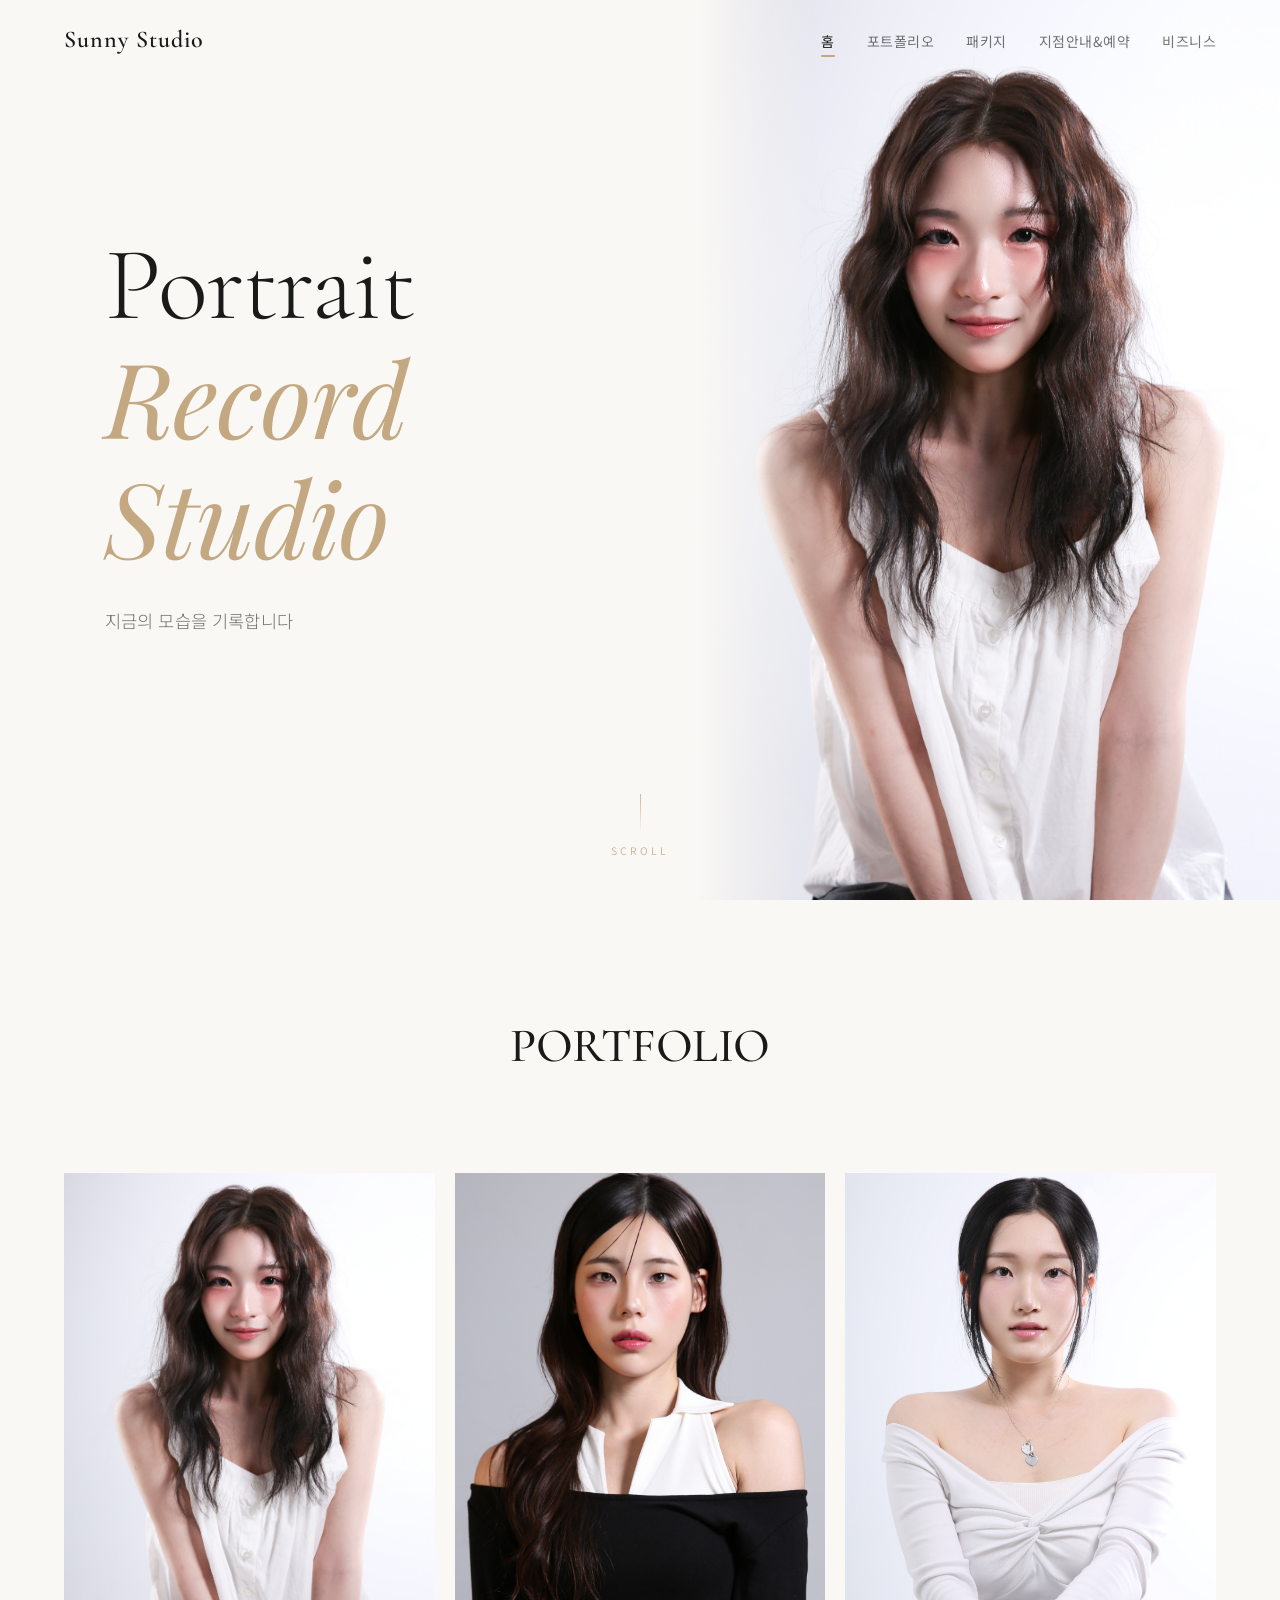
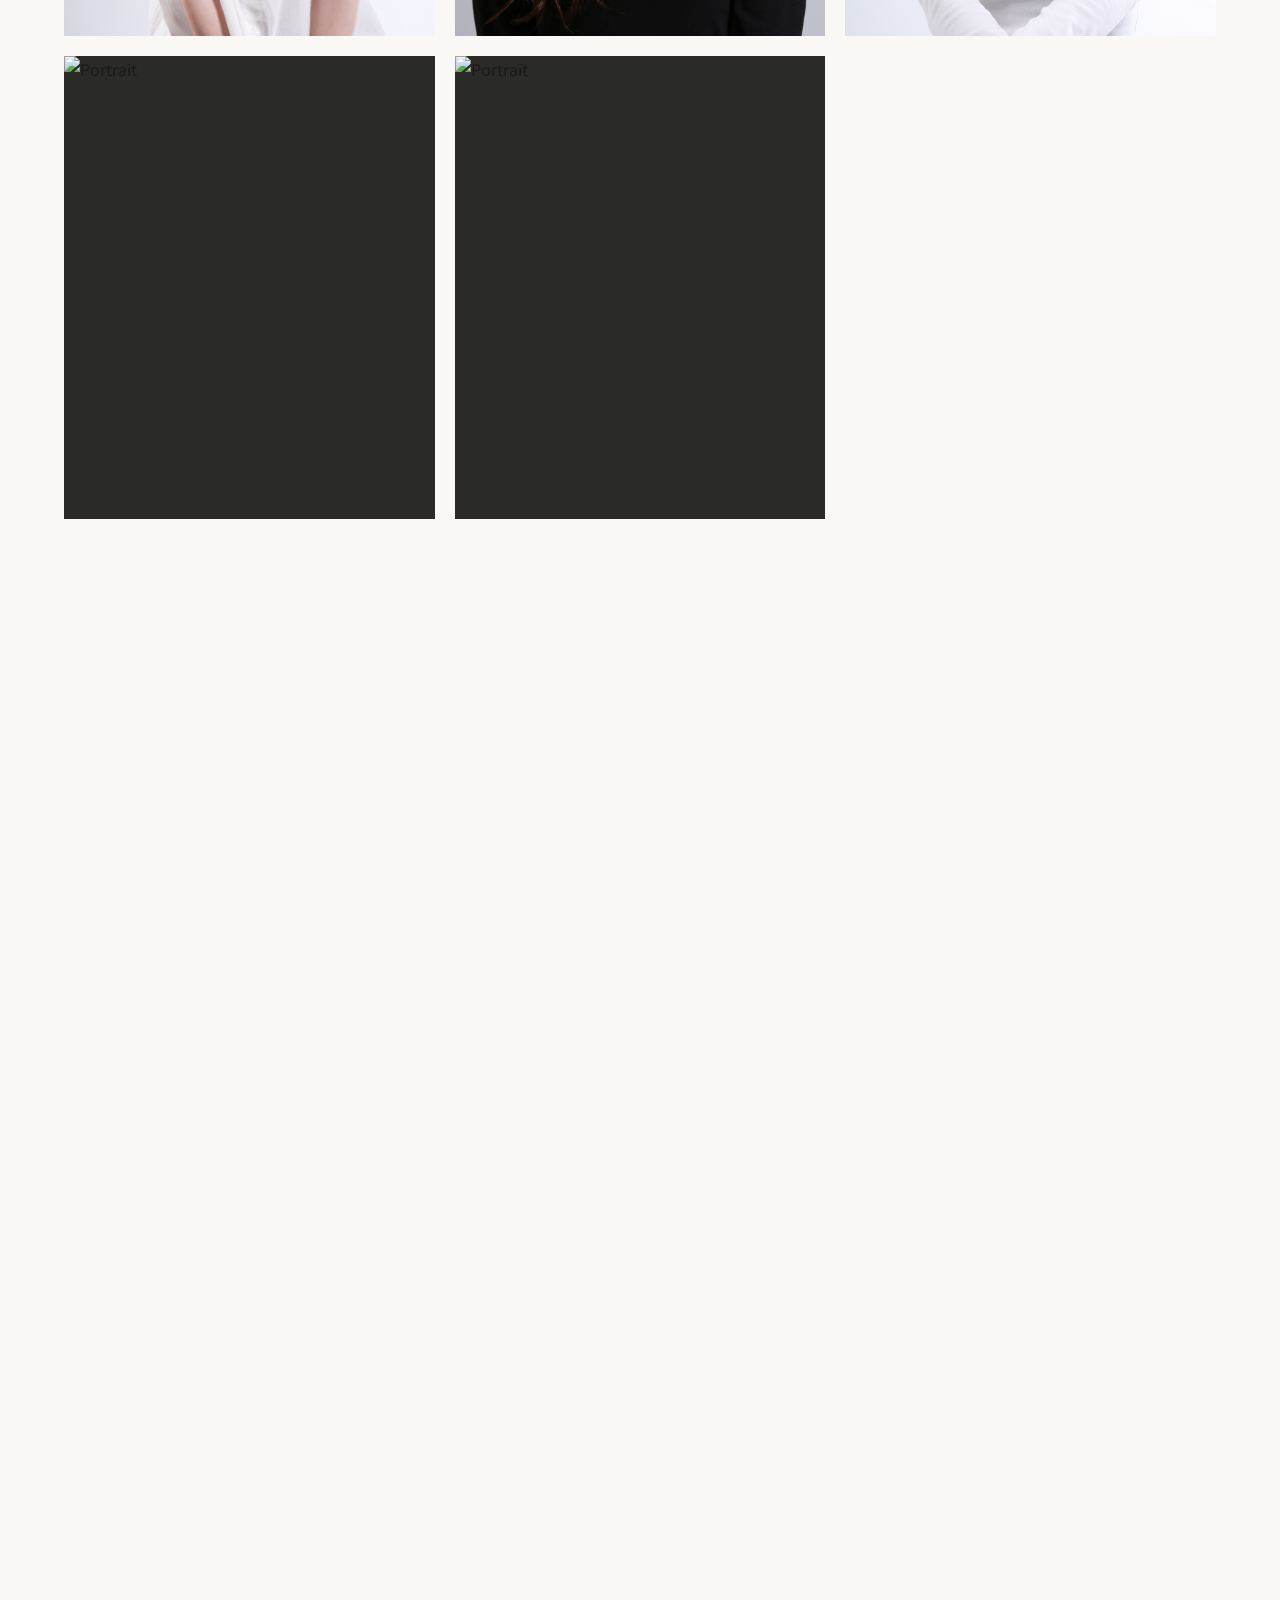
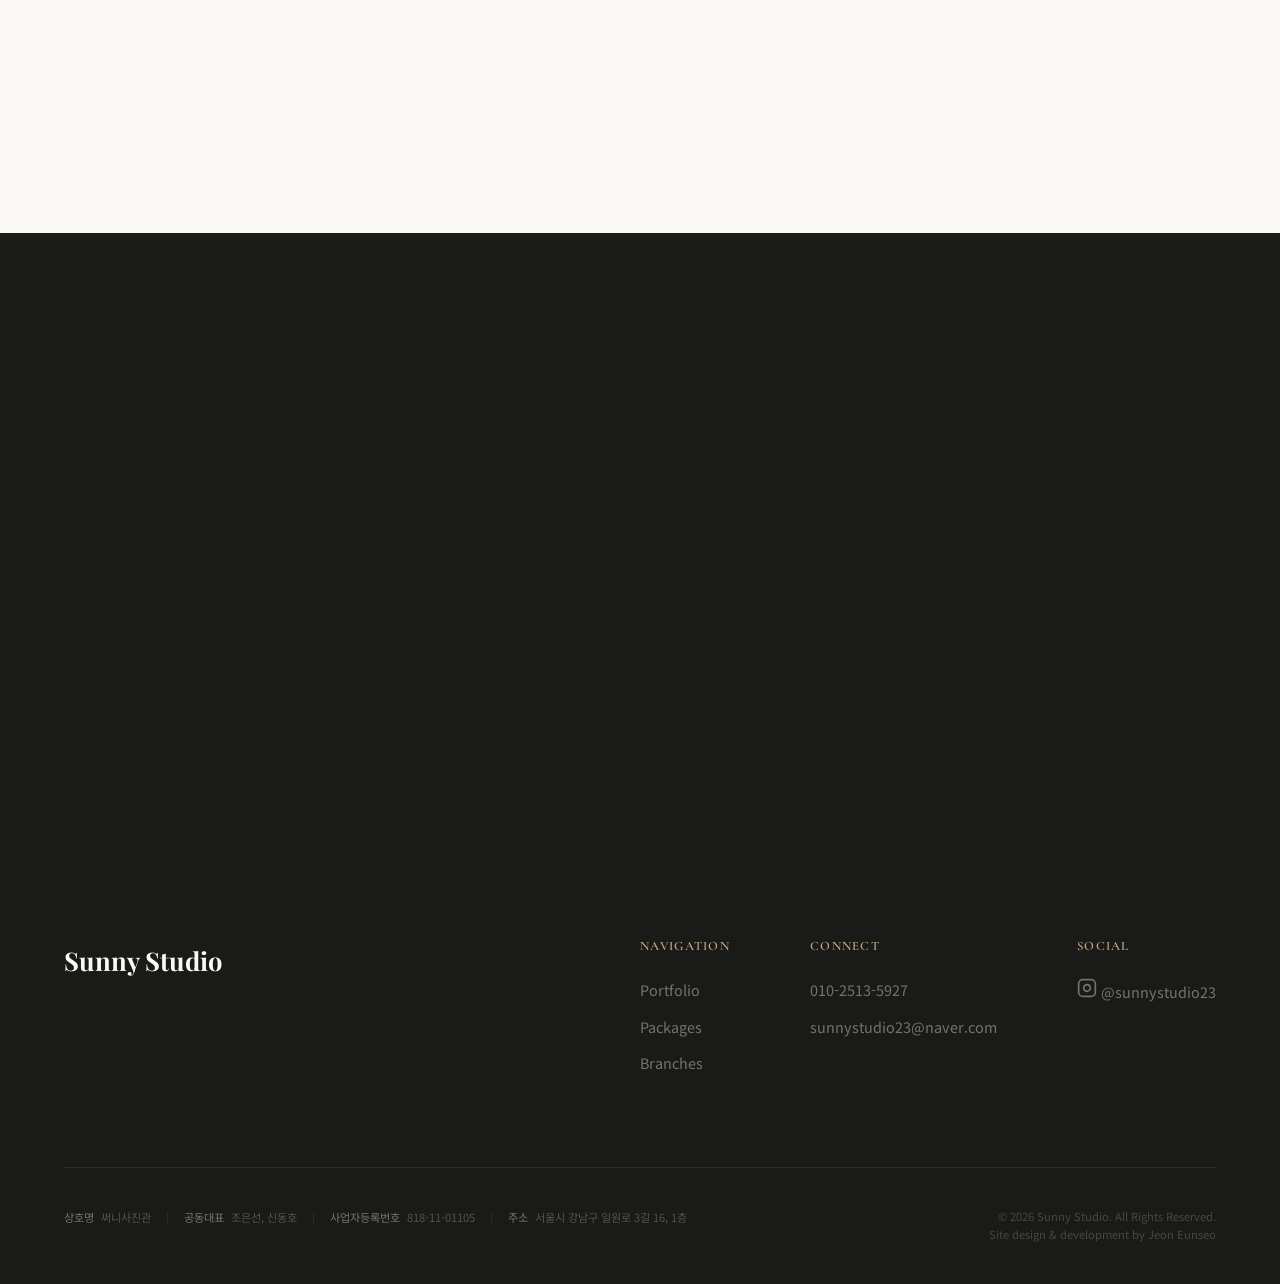
==== sunny-studio/index.html @ 8904cf21 "Remove STILL LIFE & PORTRAIT tag from main page" ====
<!DOCTYPE html>
<html lang="ko">

<head>
    <meta charset="UTF-8">
    <meta name="viewport" content="width=device-width, initial-scale=1.0">
    <title>Sunny Studio | Portrait Record Studio</title>
    <meta name="description" content="Sunny Studio 사진관 - 프로필, 가족, 웨딩, 신생아, 상업 사진 촬영. 따뜻한 빛으로 당신의 특별한 순간을 영원히 담아드립니다.">
    <link rel="preconnect" href="https://fonts.googleapis.com">
    <link rel="preconnect" href="https://fonts.gstatic.com" crossorigin>
    <link
        href="https://fonts.googleapis.com/css2?family=Cormorant+Garamond:ital,wght@0,300;0,400;0,500;0,600;0,700;1,300;1,400&family=Noto+Sans+KR:wght@300;400;500;600;700&family=Playfair+Display:ital,wght@0,400;0,500;0,600;0,700;1,400&display=swap"
        rel="stylesheet">
    <link rel="stylesheet" href="https://unpkg.com/aos@next/dist/aos.css" />
    <link rel="stylesheet" href="style.css">
</head>

<body>

    <!-- Navigation -->
    <nav id="navbar">
        <div class="nav-container">
            <a href="#hero" class="nav-logo">
                <span class="logo-text">Sunny Studio</span>
            </a>
            <ul class="nav-links" id="navLinks">
                <li><a href="#hero" class="nav-link active">홈</a></li>
                <li><a href="#portfolio" class="nav-link">포트폴리오</a></li>
                <li><a href="#pricing" class="nav-link">패키지</a></li>
                <li><a href="#branches" class="nav-link">지점안내&예약</a></li>
                <li><a href="business.html" class="nav-link">비즈니스</a></li>
            </ul>

            <button class="nav-toggle" id="navToggle" aria-label="메뉴 열기">
                <span></span><span></span><span></span>
            </button>
        </div>
    </nav>

    <!-- Hero Section -->
    <section id="hero" class="hero-split">
        <div class="hero-content" data-aos="fade-right">

            <h1>
                <span class="hero-line">Portrait</span>
                <span class="hero-line hero-serif">Record Studio</span>
            </h1>
            <p class="hero-subtitle">
                지금의 모습을 기록합니다
            </p>

        </div>
        <div class="hero-visual" data-aos="fade-left">
            <div class="hero-image-wrapper">
                <img src="photos/IMG_8686.JPG" alt="Sunny Studio Portrait" />
                <div class="image-overlay"></div>
            </div>

        </div>
        <div class="hero-scroll">
            <div class="scroll-line"></div>
            <span>SCROLL</span>
        </div>
    </section>



    <!-- Portfolio Section -->
    <section id="portfolio">
        <div class="container">
            <div class="section-header" data-aos="reveal-up">
                <h2>PORTFOLIO</h2>
            </div>
            <div class="portfolio-pinterest-grid">
                <!-- Item 1 -->
                <div class="portfolio-item" data-aos="reveal-up">
                    <img src="new/IMG_8686.JPG" alt="Portrait" loading="lazy">
                </div>
                <!-- Item 2 -->
                <div class="portfolio-item" data-aos="reveal-up" data-aos-delay="100">
                    <img src="new/IMG_8687.JPG" alt="Portrait" loading="lazy">
                </div>
                <!-- Item 3 -->
                <div class="portfolio-item" data-aos="reveal-up" data-aos-delay="200">
                    <img src="new/IMG_8688.JPG" alt="Portrait" loading="lazy">
                </div>
                <!-- Item 4 -->
                <div class="portfolio-item" data-aos="reveal-up" data-aos-delay="300">
                    <img src="new/IMG_8689.JPG" alt="Portrait" loading="lazy">
                </div>
                <!-- Item 5 -->
                <div class="portfolio-item" data-aos="reveal-up" data-aos-delay="400">
                    <img src="new/IMG_8691.JPG" alt="Portrait" loading="lazy">
                </div>
            </div>
        </div>
    </section>



    <!-- Pricing Section -->
    <section id="pricing">
        <div class="container">
            <div class="section-header" data-aos="reveal-up">
                <h2>PACKAGES</h2>
            </div>
            <div class="pricing-editorial-grid">
                <!-- Package 1 -->
                <div class="pricing-card" data-aos="reveal-up">
                    <div class="pricing-visual">
                        <div class="pricing-carousel">
                            <div class="carousel-track">
                                <div class="carousel-slide active"><img src="photos/IMG_7103.JPG" alt="증명사진"
                                        loading="lazy" style="object-position: center 30%;"></div>
                            </div>
                        </div>
                        <div class="pricing-overlay"></div>
                        <span class="pricing-num">01</span>
                    </div>
                    <div class="pricing-info">
                        <h3>증명/여권/민증</h3>
                        <p class="pricing-desc">촬영 → 셀렉 → 보정 → 출력<br>모든 과정은 약 15분 내외로 진행됩니다.</p>
                        <div class="pricing-footer">
                            <a href="#branches" class="price-btn">예약하기</a>
                        </div>
                    </div>
                </div>
                <!-- Package 2 -->
                <div class="pricing-card" data-aos="reveal-up" data-aos-delay="100">
                    <div class="pricing-visual">
                        <div class="pricing-carousel">
                            <div class="carousel-track">
                                <div class="carousel-slide active"><img src="photos/IMG_8171.JPG" alt="프로필사진 1"
                                        loading="lazy" style="object-position: center 30%;"></div>
                            </div>
                        </div>
                        <div class="pricing-overlay"></div>
                        <span class="pricing-num">02</span>
                    </div>
                    <div class="pricing-info">
                        <h3>프로필사진</h3>
                        <p class="pricing-desc">가장 나다운 순간, 감각적인 빛으로 기록하는 화보형 프로필 입니다.</p>
                        <div class="pricing-footer">
                            <a href="#branches" class="price-btn">예약하기</a>
                        </div>
                    </div>
                </div>
                <!-- Package 3 -->
                <div class="pricing-card" data-aos="reveal-up" data-aos-delay="200">
                    <div class="pricing-visual">
                        <div class="pricing-carousel">
                            <div class="carousel-track">
                                <div class="carousel-slide active"><img src="photos/IMG_7102.JPG" alt="가족사진"
                                        loading="lazy"></div>
                            </div>
                        </div>
                        <div class="pricing-overlay"></div>
                        <span class="pricing-num">03</span>
                    </div>
                    <div class="pricing-info">
                        <h3>가족사진</h3>
                        <p class="pricing-desc">함께하기에 더 소중한 오늘, 가족의 온기를 프레임에 담습니다.</p>
                        <div class="pricing-footer">
                            <a href="#branches" class="price-btn">예약하기</a>
                        </div>
                    </div>
                </div>
                <div class="pricing-notice-container" data-aos="reveal-up">
                    <p class="pricing-notice">자세한 가격은 예약 페이지에서 확인 가능합니다.</p>
                </div>
            </div>
    </section>

    <!-- Branches Section -->
    <section id="branches">
        <div class="container">
            <div class="section-header" data-aos="reveal-up">
                <span class="section-tag">OUR BRANCHES</span>
                <h2>STUDIO <em>LOCATIONS</em></h2>
            </div>
            <div class="branches-simple-grid" data-aos="reveal-up">
                <a href="https://m.place.naver.com/place/1428618667" target="_blank" class="branch-pill"
                    data-aos="reveal-up" data-aos-delay="100">잠실점</a>
                <a href="https://m.place.naver.com/place/1323802041" target="_blank" class="branch-pill"
                    data-aos="reveal-up" data-aos-delay="150">대치점</a>
                <a href="https://m.place.naver.com/place/1011045186" target="_blank" class="branch-pill"
                    data-aos="reveal-up" data-aos-delay="200">양재점</a>
                <a href="https://m.place.naver.com/place/1468866186" target="_blank" class="branch-pill"
                    data-aos="reveal-up" data-aos-delay="250">송파점</a>
                <a href="https://m.place.naver.com/place/1041860977" target="_blank" class="branch-pill"
                    data-aos="reveal-up" data-aos-delay="300">선릉점</a>
                <a href="https://m.place.naver.com/place/1479517549" target="_blank" class="branch-pill"
                    data-aos="reveal-up" data-aos-delay="350">서울교대점</a>
                <a href="https://m.place.naver.com/place/2002364577" target="_blank" class="branch-pill"
                    data-aos="reveal-up" data-aos-delay="400">강동구청점</a>
                <a href="https://m.place.naver.com/place/1286999871" target="_blank" class="branch-pill"
                    data-aos="reveal-up" data-aos-delay="450">일원점</a>
                <a href="https://m.place.naver.com/place/2021249551" target="_blank" class="branch-pill"
                    data-aos="reveal-up" data-aos-delay="500">금천구청점</a>

            </div>
        </div>
    </section>





    <!-- Footer -->
    <footer id="footer">
        <div class="container">
            <div class="footer-main">
                <div class="footer-brand">
                    <a href="#hero" class="footer-logo">Sunny Studio</a>
                </div>
                <div class="footer-nav-groups">
                    <div class="footer-group">
                        <h6>Navigation</h6>
                        <a href="#portfolio">Portfolio</a>
                        <a href="#pricing">Packages</a>
                        <li><a href="#branches">Branches</a></li>
                    </div>
                    <div class="footer-group">
                        <h6>Connect</h6>
                        <a href="tel:010-2513-5927">010-2513-5927</a>
                        <a href="mailto:sunnystudio23@naver.com">sunnystudio23@naver.com</a>
                    </div>
                    <div class="footer-group social-group">
                        <h6>Social</h6>
                        <a href="https://www.instagram.com/sunnystudio23/" target="_blank" class="social-icon-link">
                            <svg width="20" height="20" viewBox="0 0 24 24" fill="none" stroke="currentColor"
                                stroke-width="2">
                                <rect x="2" y="2" width="20" height="20" rx="5" ry="5" />
                                <path d="M16 11.37A4 4 0 1 1 12.63 8 4 4 0 0 1 16 11.37z" />
                                <line x1="17.5" y1="6.5" x2="17.51" y2="6.5" />
                            </svg>
                            <span>@sunnystudio23</span>
                        </a>
                    </div>
                </div>
            </div>

            <div class="footer-divider"></div>

            <div class="footer-meta">
                <div class="business-info">
                    <span><b>상호명</b> 써니사진관</span>
                    <span class="divider">|</span>
                    <span><b>공동대표</b> 조은선, 신동호</span>
                    <span class="divider">|</span>
                    <span><b>사업자등록번호</b> 818-11-01105</span>
                    <span class="divider">|</span>
                    <span><b>주소</b> 서울시 강남구 일원로 3길 16, 1층</span>
                </div>
                <div class="footer-copyright">
                    <p>© 2026 Sunny Studio. All Rights Reserved.<br>Site design & development by Jeon Eunseo</p>
                </div>
            </div>
        </div>
    </footer>

    <!-- Mobile Fixed CTA Bar -->
    <div id="mobileCTA" class="mobile-cta-bar">
        <a href="tel:010-2513-5927" class="cta-btn cta-call">
            <svg width="18" height="18" viewBox="0 0 24 24" fill="none" stroke="currentColor" stroke-width="2"
                stroke-linecap="round" stroke-linejoin="round">
                <path
                    d="M22 16.92v3a2 2 0 0 1-2.18 2 19.79 19.79 0 0 1-8.63-3.07 19.5 19.5 0 0 1-6-6 19.79 19.79 0 0 1-3.07-8.67A2 2 0 0 1 4.11 2h3a2 2 0 0 1 2 1.72 12.84 12.84 0 0 0 .7 2.81 2 2 0 0 1-.45 2.11L8.09 9.91a16 16 0 0 0 6 6l1.27-1.27a2 2 0 0 1 2.11-.45 12.84 12.84 0 0 0 2.81.7A2 2 0 0 1 22 16.92z" />
            </svg>
            전화문의
        </a>
        <a href="#branches" class="cta-btn cta-reserve">
            <svg width="18" height="18" viewBox="0 0 24 24" fill="none" stroke="currentColor" stroke-width="2"
                stroke-linecap="round" stroke-linejoin="round">
                <rect x="3" y="4" width="18" height="18" rx="2" ry="2" />
                <line x1="16" y1="2" x2="16" y2="6" />
                <line x1="8" y1="2" x2="8" y2="6" />
                <line x1="3" y1="10" x2="21" y2="10" />
            </svg>
            예약하기
        </a>
    </div>

    <!-- Back to Top -->
    <button id="backToTop" class="back-to-top" aria-label="맨 위로 이동">
        <svg width="24" height="24" viewBox="0 0 24 24" fill="none" stroke="currentColor" stroke-width="2">
            <path d="M18 15l-6-6-6 6" />
        </svg>
    </button>



    <!-- Lightbox Modal -->
    <div id="lightbox" class="lightbox">
        <div class="lightbox-overlay"></div>
        <div class="lightbox-content">
            <img src="" alt="Enlarged Portfolio" id="lightboxImg">
            <button class="lightbox-close" aria-label="Close Lightbox">
                <svg width="32" height="32" viewBox="0 0 24 24" fill="none" stroke="currentColor" stroke-width="1.5">
                    <line x1="18" y1="6" x2="6" y2="18"></line>
                    <line x1="6" y1="6" x2="18" y2="18"></line>
                </svg>
            </button>
        </div>
    </div>

    <script src="https://unpkg.com/aos@next/dist/aos.js"></script>
    <script src="script.js"></script>
</body>

</html>
---- sunny-studio/style.css ----
/* ============================================
   SUNNY STUDIO - Main Stylesheet
   ============================================ */

/* --- Film Grain Overlay (Removed) --- */

/* --- CSS Variables / Design Tokens --- */
:root {
    /* 3-Color System */
    --cream: #FAF8F5;
    --cream-dark: #E8E5DF;
    --charcoal: #1A1A18;
    --charcoal-light: #2A2A27;
    --gold: #C4A882;
    --gold-light: #D4BC9A;
    --gold-dark: #B09570;

    /* Legacy variable mapping */
    --warm-50: var(--cream);
    --warm-100: var(--cream-dark);
    --warm-200: var(--cream-dark);
    --warm-300: var(--cream-dark);
    --warm-400: var(--gold);
    --warm-500: var(--gold);
    --warm-600: var(--charcoal);
    --warm-700: var(--charcoal);
    --warm-800: var(--charcoal);
    --warm-900: var(--charcoal);
    --sun-400: var(--gold);
    --sun-500: var(--gold);

    /* Spacing */
    --section-padding: 120px 0;

    /* Transitions */
    --transition-fast: 0.2s cubic-bezier(0.4, 0, 0.2, 1);
    --transition-base: 0.3s cubic-bezier(0.4, 0, 0.2, 1);
    --transition-slow: 0.6s cubic-bezier(0.4, 0, 0.2, 1);

    /* Shadows */
    --shadow-sm: 0 1px 3px rgba(26, 26, 24, 0.08);
    --shadow-md: 0 4px 20px rgba(26, 26, 24, 0.08);
    --shadow-lg: 0 10px 40px rgba(26, 26, 24, 0.12);
    --shadow-xl: 0 20px 60px rgba(26, 26, 24, 0.15);
    --shadow-glow: 0 0 40px rgba(196, 168, 130, 0.08);

    /* Typography Scale */
    --fs-display: clamp(3.5rem, 10vw, 6.5rem);
    --fs-h1: 3.5rem;
    --fs-h2: clamp(2.2rem, 5vw, 3rem);
    --fs-h3: 1.5rem;
    --fs-h4: 1.25rem;
    --fs-body: 1rem;
    --fs-small: 0.85rem;
    --fs-tag: 0.7rem;
}

/* --- Reset & Base --- */
*,
*::before,
*::after {
    margin: 0;
    padding: 0;
    box-sizing: border-box;
}

html {
    scroll-behavior: smooth;
    font-size: 16px;
    overflow-x: hidden;
}

body {
    font-family: 'Noto Sans KR', -apple-system, BlinkMacSystemFont, sans-serif;
    color: var(--charcoal);
    background-color: var(--cream);
    line-height: 1.7;
    overflow-x: hidden;
    max-width: 100vw;
    -webkit-font-smoothing: antialiased;
    -moz-osx-font-smoothing: grayscale;
}

img {
    display: block;
    max-width: 100%;
    height: auto;
}

a {
    text-decoration: none;
    color: inherit;
    transition: var(--transition-base);
}

ul {
    list-style: none;
}

.container {
    max-width: 1200px;
    margin: 0 auto;
    padding: 0 24px;
}

/* --- Typography --- */
h1,
h2,
h3,
h4,
h5,
h6 {
    font-family: 'Cormorant Garamond', 'Playfair Display', 'Noto Sans KR', sans-serif;
    font-weight: 500;
    line-height: 1.1;
    letter-spacing: -0.01em;
}

h1 {
    font-size: var(--fs-h1);
    color: var(--charcoal);
}

h2 {
    font-size: var(--fs-h2);
    color: var(--charcoal);
    text-transform: capitalize;
    letter-spacing: -0.01em;
}

h2 em {
    font-style: italic;
    font-weight: 300;
    color: var(--charcoal);
    opacity: 0.8;
}

h3 {
    font-size: var(--fs-h3);
}

h4 {
    font-size: var(--fs-h4);
}

p {
    font-size: var(--fs-body);
    line-height: 1.8;
}

.section-tag {
    display: inline-block;
    font-size: var(--fs-tag);
    font-weight: 500;
    letter-spacing: 0.4em;
    color: var(--gold);
    margin-bottom: 12px;
    text-transform: uppercase;
    opacity: 1;
}



/* --- Navigation --- */
#navbar {
    position: fixed;
    top: 0;
    left: 0;
    right: 0;
    z-index: 1000;
    padding: 20px 0;
    transition: var(--transition-base);
}

#navbar.scrolled {
    padding: 12px 0;
    background: rgba(250, 248, 245, 0.92);
    backdrop-filter: blur(20px);
    -webkit-backdrop-filter: blur(20px);
    border-bottom: 1px solid var(--cream-dark);
    box-shadow: var(--shadow-sm);
}

.nav-container {
    max-width: 1200px;
    margin: 0 auto;
    padding: 0 24px;
    display: flex;
    align-items: center;
    justify-content: space-between;
}

.nav-logo {
    display: flex;
    align-items: center;
    gap: 8px;
    z-index: 1001;
}

.nav-logo:hover {
    transform: scale(1.02);
}

.logo-text {
    font-family: 'Cormorant Garamond', 'Noto Sans KR', sans-serif;
    font-size: 1.5rem;
    font-weight: 600;
    color: var(--charcoal);
    letter-spacing: 1px;
}

#navbar:not(.scrolled) .logo-text {
    color: var(--charcoal);
}

.nav-links {
    display: flex;
    align-items: center;
    gap: 32px;
}

.nav-link {
    font-size: 0.875rem;
    font-weight: 400;
    letter-spacing: 0.5px;
    color: var(--charcoal);
    opacity: 0.6;
    position: relative;
    padding: 4px 0;
}

#navbar:not(.scrolled) .nav-link {
    color: var(--charcoal);
    opacity: 0.6;
}

.nav-link::after {
    content: '';
    position: absolute;
    bottom: -2px;
    left: 0;
    width: 0;
    height: 2px;
    background: var(--gold);
    transition: var(--transition-base);
    border-radius: 2px;
}

.nav-link:hover,
.nav-link.active {
    color: var(--charcoal);
    opacity: 1;
}

#navbar:not(.scrolled) .nav-link:hover,
#navbar:not(.scrolled) .nav-link.active {
    color: var(--charcoal);
    opacity: 1;
}

.nav-link:hover::after,
.nav-link.active::after {
    width: 100%;
}

.nav-cta {
    display: inline-flex;
    align-items: center;
    padding: 10px 24px;
    background: var(--charcoal);
    color: var(--cream);
    font-size: 0.875rem;
    font-weight: 500;
    border-radius: var(--radius-full);
    transition: var(--transition-base);
    box-shadow: 0 4px 15px rgba(26, 26, 24, 0.2);
}

.nav-cta:hover {
    transform: translateY(-2px);
    box-shadow: 0 6px 25px rgba(26, 26, 24, 0.3);
    color: var(--cream);
}

.nav-toggle {
    display: none;
    flex-direction: column;
    gap: 5px;
    background: none;
    border: none;
    cursor: pointer;
    padding: 4px;
    z-index: 1001;
}

.nav-toggle span {
    display: block;
    width: 24px;
    height: 2px;
    background: var(--charcoal);
    border-radius: 2px;
    transition: var(--transition-base);
}

#navbar:not(.scrolled) .nav-toggle span {
    background: var(--charcoal);
}

.nav-toggle.active span:nth-child(1) {
    transform: rotate(45deg) translate(5px, 5px);
}

.nav-toggle.active span:nth-child(2) {
    opacity: 0;
}

.nav-toggle.active span:nth-child(3) {
    transform: rotate(-45deg) translate(5px, -5px);
}

/* --- Buttons --- */
.btn {
    display: inline-flex;
    align-items: center;
    gap: 8px;
    padding: 14px 32px;
    font-family: 'Noto Sans KR', sans-serif;
    font-size: 0.95rem;
    font-weight: 500;
    border-radius: var(--radius-full);
    cursor: pointer;
    transition: var(--transition-base);
    border: none;
}

.btn-primary {
    background: var(--charcoal);
    color: var(--cream);
    box-shadow: 0 4px 20px rgba(26, 26, 24, 0.2);
}

.btn-primary:hover {
    transform: translateY(-3px);
    box-shadow: 0 8px 30px rgba(26, 26, 24, 0.3);
    color: var(--cream);
}

.btn-outline {
    background: transparent;
    color: var(--cream);
    border: 1.5px solid rgba(250, 248, 245, 0.4);
}

.btn-outline:hover {
    background: rgba(250, 248, 245, 0.15);
    border-color: var(--cream);
    transform: translateY(-3px);
    color: var(--cream);
}

.btn-pricing {
    background: var(--cream);
    color: var(--charcoal);
    border: 1.5px solid var(--cream-dark);
}

.btn-pricing:hover {
    background: var(--cream-dark);
    transform: translateY(-3px);
    box-shadow: var(--shadow-md);
}

.btn-full {
    width: 100%;
    justify-content: center;
}

/* --- Hero Section --- */
/* --- Hero Section (Editorial Split) --- */
.hero-split {
    display: grid !important;
    grid-template-columns: 1.2fr 1fr;
    min-height: 100vh;
    padding: 0;
    background: var(--cream);
    overflow: hidden;
    opacity: 1;
    transform: scale(1);
    transition: opacity 1.5s cubic-bezier(0.165, 0.84, 0.44, 1), transform 1.5s cubic-bezier(0.165, 0.84, 0.44, 1);
}

.hero-content {
    display: flex;
    flex-direction: column;
    justify-content: center;
    padding: 0 10% 0 15% !important;
    text-align: left !important;
    background: var(--cream);
}

.hero-content h1 {
    font-size: var(--fs-display) !important;
    font-weight: 300;
    color: var(--charcoal) !important;
    line-height: 1.05 !important;
    margin-bottom: 24px !important;
}

.hero-serif {
    font-family: 'Playfair Display', 'Noto Sans KR', sans-serif;
    font-style: italic;
    color: var(--gold);
}

.hero-subtitle {
    font-size: 1.1rem !important;
    color: var(--charcoal) !important;
    opacity: 0.6;
    max-width: 450px;
    margin-bottom: 32px !important;
    letter-spacing: 0.01em;
    font-weight: 300;
}

.hero-actions {
    display: flex;
    gap: 12px;
    flex-wrap: nowrap;
}

.hero-actions .btn {
    padding: 10px 24px;
    font-size: 0.85rem;
    letter-spacing: 0.05em;
    white-space: nowrap;
}

.hero-badge {
    background: var(--cream-dark) !important;
    color: var(--charcoal) !important;
    border: none !important;
    margin-bottom: 24px !important;
    animation: none !important;
    opacity: 1 !important;
    transform: none !important;
}

.badge-dot {
    background: var(--gold) !important;
}

.hero-visual {
    position: relative;
    height: 100%;
}

.hero-image-wrapper {
    position: relative;
    width: 100%;
    height: 100%;
    overflow: hidden;
}

.hero-image-wrapper img {
    width: 100%;
    height: 100%;
    object-fit: cover;
    object-position: center 15%; /* Shift focus closer to the top to prevent face cutoff */
    animation: heroImageReveal 1.5s cubic-bezier(0.165, 0.84, 0.44, 1);
}

@keyframes heroImageReveal {
    from {
        transform: scale(1.1);
        filter: brightness(0.5);
    }

    to {
        transform: scale(1);
        filter: brightness(1);
    }
}

.image-overlay {
    position: absolute;
    inset: 0;
    background: linear-gradient(90deg, var(--cream) 0%, transparent 20%);
}

.hero-floating-tag {
    position: absolute;
    bottom: 60px;
    right: 0;
    background: var(--charcoal);
    color: var(--cream);
    padding: 15px 40px;
    font-size: 0.75rem;
    letter-spacing: 4px;
    font-weight: 500;
    transform: translateX(20px);
    box-shadow: var(--shadow-xl);
}

@media (max-width: 1024px) {
    .hero-split {
        grid-template-columns: 1fr;
    }

    .hero-content {
        padding: 80px 30px 60px !important;
        order: 2;
        text-align: center !important;
        align-items: center;
    }

    .hero-visual {
        height: auto;
        aspect-ratio: 3 / 4; /* Maintains standard portrait proportions, minimizing crop */
        order: 1;
    }

    .image-overlay {
        background: linear-gradient(0deg, var(--cream) 0%, transparent 40%);
    }

    .hero-floating-tag {
        display: none;
    }

    .hero-content h1 {
        font-size: clamp(2.5rem, 10vw, 3.5rem) !important;
        margin-bottom: 20px !important;
    }

    .hero-subtitle {
        font-size: 1rem !important;
        margin-bottom: 30px !important;
    }
}

@media (max-width: 480px) {
    .hero-content {
        padding: 60px 20px 80px !important;
    }

    .hero-visual {
        height: auto;
        aspect-ratio: 3 / 4;
        width: 100%;
    }

    .hero-actions {
        flex-direction: row !important;
        gap: 6px !important;
        /* Slightly tighter gap */
        justify-content: center !important;
        flex-wrap: nowrap !important;
        /* Prevent wrapping */
    }

    .hero-actions .btn {
        padding: 10px 14px !important;
        font-size: 0.75rem !important;
        /* Even smaller for extreme cases */
        white-space: nowrap !important;
    }
}

.hero-actions {
    display: flex;
    gap: 16px;
    justify-content: center;
    margin-bottom: 60px;
    animation: fadeInUp 0.8s ease 0.6s forwards;
    opacity: 0;
    transform: translateY(20px);
}




.hero-scroll {
    position: absolute;
    bottom: 40px;
    left: 50%;
    transform: translateX(-50%);
    z-index: 2;
    display: flex;
    flex-direction: column;
    align-items: center;
    gap: 8px;
    color: var(--gold);
    font-size: 0.65rem;
    letter-spacing: 3px;
    opacity: 0.8;
}

.scroll-line {
    width: 1px;
    height: 40px;
    background: linear-gradient(to bottom, var(--gold), transparent);
    animation: scrollLine 2s ease-in-out infinite;
}

@keyframes scrollLine {

    0%,
    100% {
        transform: scaleY(1);
        opacity: 1;
    }

    50% {
        transform: scaleY(0.5);
        opacity: 0.3;
    }
}

@keyframes fadeInUp {
    to {
        opacity: 1;
        transform: translateY(0);
    }
}

/* --- Section Header --- */
.section-header {
    text-align: center;
    margin-bottom: 100px;
}

.section-desc {
    font-size: 1.1rem;
    color: var(--charcoal);
    opacity: 0.5;
    max-width: 600px;
    margin: 24px auto 0;
    line-height: 1.8;
    font-weight: 300;
    letter-spacing: 0.02em;
}

/* --- Smooth Reveal Animations --- */
[data-aos="reveal-up"] {
    opacity: 0;
    transform: translateY(40px) scale(0.98);
    transition-property: transform, opacity;
}

[data-aos="reveal-up"].aos-animate {
    opacity: 1;
    transform: translateY(0) scale(1);
}

[data-aos="reveal-right"] {
    clip-path: inset(0 100% 0 0);
    transition-property: clip-path;
}

[data-aos="reveal-right"].aos-animate {
    clip-path: inset(0 0 0 0);
}

/* (Services CSS removed as section is deleted) */



/* --- About Section --- */


/* --- Pricing Section (Cinematic Editorial) --- */
#pricing {
    padding: var(--section-padding);
    background: var(--cream);
}

.pricing-editorial-grid {
    display: grid;
    grid-template-columns: repeat(3, 1fr);
    gap: 40px;
    margin-top: 50px;
}

.pricing-card {
    background: var(--cream);
    border-radius: 0;
    /* Boxy editorial look */
    overflow: hidden;
    transition: all 0.6s cubic-bezier(0.165, 0.84, 0.44, 1);
    position: relative;
    box-shadow: 0 10px 30px rgba(26, 26, 24, 0.03);
    border: 1px solid var(--cream-dark);
}

.pricing-card:hover {
    transform: translateY(-10px);
    box-shadow: 0 30px 60px rgba(26, 26, 24, 0.08);
}

.pricing-visual {
    position: relative;
    height: 350px;
    overflow: hidden;
}

.pricing-visual img {
    width: 100%;
    height: 100%;
    object-fit: cover;
    transition: transform 1.2s cubic-bezier(0.165, 0.84, 0.44, 1);
}

/* --- Pricing Carousel --- */
.pricing-carousel {
    position: relative;
    width: 100%;
    height: 100%;
}

.carousel-track {
    position: relative;
    width: 100%;
    height: 100%;
}

.carousel-slide {
    position: absolute;
    inset: 0;
    opacity: 0;
    transition: opacity 0.6s cubic-bezier(0.165, 0.84, 0.44, 1);
    z-index: 0;
}

.carousel-slide.active {
    opacity: 1;
    z-index: 1;
}

.carousel-slide img {
    width: 100%;
    height: 100%;
    object-fit: cover;
}

.carousel-dots {
    position: absolute;
    bottom: 16px;
    left: 50%;
    transform: translateX(-50%);
    display: flex;
    gap: 8px;
    z-index: 5;
}

.carousel-dot {
    width: 8px;
    height: 8px;
    border-radius: 50%;
    background: rgba(255, 255, 255, 0.4);
    cursor: pointer;
    transition: all 0.3s ease;
    border: none;
}

.carousel-dot.active {
    background: white;
    width: 24px;
    border-radius: 4px;
}

.carousel-dot:hover {
    background: rgba(255, 255, 255, 0.7);
}

.pricing-img-id {
    object-position: center;
    /* Revert to center */
}

.pricing-img-profile {
    object-position: center 15%;
    /* Slightly lower than top */
}

.pricing-img-family {
    object-position: center top;
}

.pricing-card:hover .pricing-visual img {
    transform: scale(1.1);
}

.pricing-overlay {
    position: absolute;
    inset: 0;
    background: linear-gradient(0deg, rgba(0, 0, 0, 0.4) 0%, transparent 60%);
    opacity: 0.6;
}

.pricing-num {
    position: absolute;
    top: 20px;
    left: 20px;
    font-family: 'Playfair Display', 'Noto Sans KR', sans-serif;
    font-style: italic;
    color: var(--cream);
    font-size: 1.5rem;
    opacity: 0.8;
}

.pricing-info {
    padding: 30px 25px;
    text-align: left;
}

.pricing-info h3 {
    font-family: 'Noto Sans KR', sans-serif;
    font-size: 1.25rem;
    color: var(--charcoal);
    margin-bottom: 12px;
    font-weight: 500;
    letter-spacing: 0.02em;
}

.pricing-desc {
    font-size: 0.9rem;
    color: var(--charcoal);
    opacity: 0.6;
    line-height: 1.6;
    margin-bottom: 25px;
    font-weight: 300;
}

.pricing-footer {
    display: flex;
    justify-content: space-between;
    align-items: center;
    border-top: 1px solid var(--cream-dark);
    padding-top: 20px;
}

.price {
    font-family: 'Cormorant Garamond', 'Noto Sans KR', sans-serif;
    font-size: 1.4rem;
    font-weight: 600;
    color: var(--charcoal);
}

.price-btn {
    font-size: 0.75rem;
    letter-spacing: 2px;
    color: var(--charcoal);
    text-decoration: none;
    font-weight: 600;
    border-bottom: 1px solid var(--charcoal);
    padding-bottom: 2px;
    transition: all 0.3s ease;
}

.price-btn:hover {
    color: var(--gold);
    border-color: var(--gold);
}

@media (max-width: 1024px) {
    .pricing-editorial-grid {
        grid-template-columns: repeat(2, 1fr);
    }
}

@media (max-width: 768px) {
    .pricing-editorial-grid {
        grid-template-columns: 1fr;
    }

    .pricing-visual {
        height: 400px;
    }
}

/* --- Pricing Notice --- */
.pricing-notice-container {
    text-align: center;
    margin-top: 80px;
    padding: 30px;
    background: var(--cream);
    border: 1px solid var(--cream-dark);
}

.pricing-notice {
    font-size: 1rem;
    color: var(--charcoal);
    letter-spacing: -0.01em;
    font-weight: 400;
}

@media (max-width: 576px) {
    .pricing-notice-container {
        margin-top: 50px;
        padding: 20px;
    }

    .pricing-notice {
        font-size: 0.9rem;
    }
}

@media (max-width: 768px) {
    .full-price-list {
        padding: 40px 25px;
        width: 95%;
    }

    .price-list-content {
        grid-template-columns: 1fr;
        gap: 30px;
    }
}

/* --- Reviews Section --- */
#reviews {
    padding: var(--section-padding);
    background: var(--warm-900);
    color: white;
    overflow: hidden;
}

#reviews .section-tag {
    color: #999;
}

#reviews h2 {
    color: white;
}

#reviews h2 em {
    background: linear-gradient(135deg, #555, #222);
    -webkit-background-clip: text;
    -webkit-text-fill-color: transparent;
    background-clip: text;
}

#reviews .section-desc {
    color: rgba(255, 255, 255, 0.5);
}

.reviews-slider {
    position: relative;
    max-width: 900px;
    margin: 0 auto;
    overflow: hidden;
}

.reviews-track {
    display: flex;
    transition: transform 0.5s cubic-bezier(0.4, 0, 0.2, 1);
}

.review-card {
    min-width: 100%;
    padding: 48px;
    background: rgba(255, 255, 255, 0.05);
    backdrop-filter: blur(10px);
    border: 1px solid rgba(255, 255, 255, 0.08);
    border-radius: var(--radius-lg);
}

.review-stars {
    color: #999;
    font-size: 1.1rem;
    letter-spacing: 4px;
    margin-bottom: 24px;
}

.review-text {
    font-size: 1.1rem;
    line-height: 1.9;
    color: rgba(255, 255, 255, 0.8);
    margin-bottom: 32px;
    font-style: italic;
    font-family: 'Noto Sans KR', sans-serif;
}

.review-author {
    display: flex;
    align-items: center;
    gap: 16px;
}

.author-avatar {
    width: 48px;
    height: 48px;
    background: linear-gradient(135deg, #333, #111);
    border-radius: 50%;
    display: flex;
    align-items: center;
    justify-content: center;
    font-weight: 600;
    font-size: 1rem;
}

.review-author h5 {
    font-family: 'Noto Sans KR', sans-serif;
    font-size: 1rem;
    font-weight: 600;
    color: white;
}

.review-author span {
    font-size: 0.8rem;
    color: rgba(255, 255, 255, 0.4);
}

.reviews-nav {
    display: flex;
    align-items: center;
    justify-content: center;
    gap: 24px;
    margin-top: 40px;
}

.review-prev,
.review-next {
    width: 48px;
    height: 48px;
    background: rgba(255, 255, 255, 0.08);
    border: 1px solid rgba(255, 255, 255, 0.12);
    border-radius: 50%;
    display: flex;
    align-items: center;
    justify-content: center;
    cursor: pointer;
    color: white;
    transition: var(--transition-base);
}

.review-prev:hover,
.review-next:hover {
    background: #555;
    border-color: #555;
}

.reviews-dots {
    display: flex;
    gap: 8px;
}

.review-dot {
    width: 8px;
    height: 8px;
    border-radius: 50%;
    background: rgba(255, 255, 255, 0.2);
    cursor: pointer;
    transition: var(--transition-base);
}

.review-dot.active {
    background: #999;
    width: 24px;
    border-radius: 4px;
}

/* --- Contact Section --- */
#contact {
    padding: var(--section-padding);
    background: var(--warm-50);
}

.contact-grid {
    display: grid;
    grid-template-columns: 1fr 1fr;
    gap: 60px;
    align-items: start;
}

.contact-info {
    opacity: 0;
    transform: translateX(-30px);
    transition: opacity 0.6s ease, transform 0.6s ease;
}

.contact-info.visible {
    opacity: 1;
    transform: translateX(0);
}

.contact-info h2 {
    margin-bottom: 16px;
}

.contact-info>p {
    color: var(--warm-500);
    margin-bottom: 40px;
    line-height: 1.8;
}

.contact-details {
    display: flex;
    flex-direction: column;
    gap: 28px;
    margin-bottom: 36px;
}

.contact-item {
    display: flex;
    gap: 16px;
    align-items: flex-start;
}

.contact-icon {
    font-size: 1.5rem;
    width: 50px;
    height: 50px;
    background: #f7f7f7;
    border: 1px solid #eee;
    border-radius: var(--radius-sm);
    display: flex;
    align-items: center;
    justify-content: center;
    flex-shrink: 0;
}

.contact-item h5 {
    font-family: 'Noto Sans KR', sans-serif;
    font-size: 0.9rem;
    font-weight: 600;
    color: var(--warm-800);
    margin-bottom: 4px;
}

.contact-item p {
    font-size: 0.85rem;
    color: var(--warm-500);
    line-height: 1.6;
}

.contact-socials {
    display: flex;
    gap: 12px;
}

.social-link {
    width: 44px;
    height: 44px;
    background: var(--warm-100);
    border: 1px solid var(--warm-200);
    border-radius: var(--radius-sm);
    display: flex;
    align-items: center;
    justify-content: center;
    color: var(--warm-600);
    transition: var(--transition-base);
}

.social-link:hover {
    background: #555;
    border-color: #555;
    color: white;
    transform: translateY(-3px);
}

.contact-form-wrapper {
    opacity: 0;
    transform: translateX(30px);
    transition: opacity 0.6s ease, transform 0.6s ease;
}

.contact-form-wrapper.visible {
    opacity: 1;
    transform: translateX(0);
}

.contact-form {
    background: white;
    padding: 40px;
    border-radius: var(--radius-lg);
    border: 1px solid var(--warm-200);
    box-shadow: var(--shadow-md);
}

.contact-form h3 {
    font-size: 1.5rem;
    margin-bottom: 28px;
    color: var(--warm-900);
}

.form-row {
    display: grid;
    grid-template-columns: 1fr 1fr;
    gap: 16px;
}

.form-group {
    margin-bottom: 20px;
}

.form-group label {
    display: block;
    font-size: 0.85rem;
    font-weight: 500;
    color: var(--warm-700);
    margin-bottom: 8px;
}

.form-group input,
.form-group select,
.form-group textarea {
    width: 100%;
    padding: 14px 16px;
    background: var(--warm-50);
    border: 1.5px solid var(--warm-200);
    border-radius: var(--radius-sm);
    font-family: 'Noto Sans KR', sans-serif;
    font-size: 0.9rem;
    color: var(--warm-800);
    transition: var(--transition-base);
    outline: none;
}

.form-group input:focus,
.form-group select:focus,
.form-group textarea:focus {
    border-color: #999;
    box-shadow: 0 0 0 3px rgba(0, 0, 0, 0.1);
    background: white;
}

.form-group textarea {
    resize: vertical;
    min-height: 100px;
}

.form-group input::placeholder,
.form-group textarea::placeholder {
    color: var(--warm-400);
}

.form-group select {
    appearance: none;
    background-image: url("data:image/svg+xml,%3Csvg xmlns='http://www.w3.org/2000/svg' width='12' height='12' viewBox='0 0 24 24' fill='none' stroke='%239C8B79' stroke-width='2'%3E%3Cpath d='M6 9l6 6 6-6'/%3E%3C/svg%3E");
    background-repeat: no-repeat;
    background-position: right 16px center;
    padding-right: 40px;
}

/* --- Footer --- */
#footer {
    background: var(--charcoal);
    color: var(--cream);
    padding: 100px 0 40px;
    font-family: 'Noto Sans KR', sans-serif;
}

.footer-main {
    display: flex;
    justify-content: space-between;
    align-items: flex-start;
    padding-bottom: 80px;
}

.footer-brand {
    max-width: 300px;
}

.footer-logo {
    font-family: 'Playfair Display', 'Noto Sans KR', sans-serif;
    font-size: 1.6rem;
    font-weight: 700;
    color: var(--cream);
    text-decoration: none;
    display: block;
    margin-bottom: 20px;
}

.footer-brand p {
    font-size: 0.95rem;
    color: rgba(250, 248, 245, 0.4);
    line-height: 1.8;
}

.footer-nav-groups {
    display: flex;
    gap: 80px;
}

.footer-group h6 {
    font-size: 0.8rem;
    font-weight: 600;
    color: var(--gold);
    margin-bottom: 25px;
    text-transform: uppercase;
    letter-spacing: 0.1em;
}

.footer-group a,
.footer-group li {
    display: block;
    font-size: 0.9rem;
    color: rgba(250, 248, 245, 0.4);
    text-decoration: none;
    margin-bottom: 12px;
    transition: color 0.3s ease;
    list-style: none;
}

.footer-group a:hover {
    color: var(--gold);
}

.social-icon-link {
    display: flex;
    align-items: center;
    gap: 10px;
}

.footer-divider {
    height: 1px;
    background: rgba(250, 248, 245, 0.08);
    width: 100%;
}

.footer-meta {
    padding-top: 40px;
    display: flex;
    justify-content: space-between;
    align-items: flex-start;
}

.business-info {
    display: flex;
    flex-wrap: wrap;
    gap: 0 15px;
    color: rgba(250, 248, 245, 0.25);
    font-size: 0.7rem;
}

.business-info b {
    color: rgba(250, 248, 245, 0.4);
    margin-right: 4px;
    font-weight: 400;
}

.business-info .divider {
    color: rgba(250, 248, 245, 0.1);
}

.footer-copyright {
    color: rgba(250, 248, 245, 0.2);
    text-align: right;
}

.footer-copyright p {
    font-size: 0.7rem;
    line-height: 1.6;
    margin: 0;
}

/* Footer Responsive */
@media (max-width: 992px) {
    .footer-main {
        flex-direction: column;
        gap: 60px;
    }

    .footer-nav-groups {
        gap: 60px;
        width: 100%;
    }
}

@media (max-width: 576px) {
    #footer {
        padding: 60px 0 140px;
    }

    .footer-nav-groups {
        flex-direction: column;
        gap: 40px;
    }

    .footer-meta {
        flex-direction: column;
        gap: 20px;
    }

    .business-info {
        flex-direction: column;
        gap: 5px;
    }

    .business-info .divider {
        display: none;
    }

    .footer-copyright {
        text-align: left;
    }
}

/* --- Mobile Fixed CTA Bar --- */
.mobile-cta-bar {
    display: none;
    position: fixed;
    bottom: 0;
    left: 0;
    right: 0;
    z-index: 9999;
    padding: 12px 16px;
    padding-bottom: calc(12px + env(safe-area-inset-bottom));
    background: rgba(250, 248, 245, 0.95);
    backdrop-filter: blur(20px);
    -webkit-backdrop-filter: blur(20px);
    border-top: 1px solid var(--cream-dark);
    box-shadow: 0 -4px 30px rgba(26, 26, 24, 0.08);
    gap: 10px;
    transform: translateY(100%);
    transition: transform 0.5s cubic-bezier(0.165, 0.84, 0.44, 1);
}

.mobile-cta-bar.visible {
    transform: translateY(0);
}

.cta-btn {
    flex: 1;
    display: flex;
    align-items: center;
    justify-content: center;
    gap: 8px;
    padding: 14px 0;
    border-radius: 12px;
    font-family: 'Noto Sans KR', sans-serif;
    font-size: 0.9rem;
    font-weight: 600;
    text-decoration: none;
    transition: all 0.3s ease;
    letter-spacing: 0.02em;
}

.cta-call {
    background: var(--cream);
    color: var(--charcoal);
    border: 1.5px solid var(--cream-dark);
}

.cta-call:hover {
    background: var(--cream-dark);
    border-color: var(--gold);
}

.cta-call svg {
    color: var(--charcoal);
}

.cta-reserve {
    background: var(--charcoal);
    color: var(--cream);
    border: 1.5px solid var(--charcoal);
}

.cta-reserve:hover {
    background: var(--charcoal-light);
}

.cta-reserve svg {
    color: rgba(250, 248, 245, 0.8);
}

@media (max-width: 768px) {
    .mobile-cta-bar {
        display: flex;
    }

    /* Adjust back-to-top button position to avoid overlap */
    .back-to-top {
        bottom: 90px !important;
    }

    /* Add padding to footer so content isn't hidden behind CTA */
    footer {
        padding-bottom: 80px !important;
    }
}

/* --- Back to Top --- */
.back-to-top {
    position: fixed;
    bottom: 30px;
    right: 30px;
    width: 48px;
    height: 48px;
    background: var(--charcoal);
    color: var(--cream);
    border: none;
    border-radius: 50%;
    display: flex;
    align-items: center;
    justify-content: center;
    cursor: pointer;
    box-shadow: 0 4px 20px rgba(26, 26, 24, 0.35);
    transition: var(--transition-base);
    opacity: 0;
    visibility: hidden;
    transform: translateY(20px);
    z-index: 999;
}

.back-to-top.visible {
    opacity: 1;
    visibility: visible;
    transform: translateY(0);
}

.back-to-top:hover {
    transform: translateY(-4px);
    box-shadow: 0 8px 30px rgba(26, 26, 24, 0.45);
}



/* --- Floating Phone Button --- */
.floating-phone-btn {
    position: fixed;
    bottom: 30px;
    left: 30px;
    width: 56px;
    height: 56px;
    background: var(--gold);
    color: var(--charcoal);
    border: none;
    border-radius: 50%;
    display: flex;
    align-items: center;
    justify-content: center;
    cursor: pointer;
    box-shadow: 0 4px 20px rgba(196, 168, 130, 0.4);
    transition: var(--transition-base);
    z-index: 999;
}

.floating-phone-btn:hover {
    transform: translateY(-4px);
    box-shadow: 0 8px 30px rgba(196, 168, 130, 0.6);
    background: var(--charcoal);
    color: var(--gold);
}

@media (max-width: 768px) {
    .floating-phone-btn {
        bottom: 20px;
        left: 20px;
        width: 48px;
        height: 48px;
    }
}

/* --- Form Success Toast --- */
.toast {
    position: fixed;
    bottom: 30px;
    left: 50%;
    transform: translateX(-50%) translateY(100px);
    background: var(--warm-900);
    color: white;
    padding: 16px 32px;
    border-radius: var(--radius-full);
    font-size: 0.9rem;
    z-index: 10001;
    transition: transform 0.5s cubic-bezier(0.4, 0, 0.2, 1);
    box-shadow: var(--shadow-xl);
    display: flex;
    align-items: center;
    gap: 10px;
}

.toast.show {
    transform: translateX(-50%) translateY(0);
}

/* --- Responsive --- */
@media (max-width: 1024px) {
    .about-grid {
        gap: 48px;
    }

    .pricing-grid {
        grid-template-columns: 1fr;
        max-width: 420px;
        margin: 0 auto;
    }

    .pricing-popular {
        transform: none;
    }

    .pricing-popular.visible {
        transform: none;
    }

    .pricing-popular:hover {
        transform: translateY(-8px);
    }

    .footer-top {
        grid-template-columns: 1fr 1fr;
        gap: 40px;
    }
}

@media (max-width: 768px) {
    :root {
        --section-padding: 80px 0;
    }

    .nav-links {
        position: fixed;
        top: 0;
        right: -100%;
        width: 100%;
        height: 100vh;
        background: rgba(250, 248, 245, 0.98);
        backdrop-filter: blur(15px);
        -webkit-backdrop-filter: blur(15px);
        flex-direction: column;
        justify-content: center;
        gap: 40px;
        transition: all 0.6s cubic-bezier(0.85, 0, 0.15, 1);
        z-index: 1000;
        padding: 40px;
    }

    .nav-links.open {
        right: 0;
    }

    .nav-links .nav-link {
        color: var(--charcoal) !important;
        opacity: 1 !important;
        font-size: 1.15rem;
        font-family: 'Noto Sans KR', sans-serif;
        font-weight: 400;
        letter-spacing: 0.05em;
    }

    .nav-cta {
        display: none;
    }

    .nav-toggle {
        display: flex;
    }

    .hero-content h1 {
        font-size: clamp(2.2rem, 8vw, 3.5rem);
    }

    /* Hero Actions Mobile */
    .hero-actions {
        gap: 8px !important;
    }

    .hero-actions .btn {
        padding: 8px 16px !important;
        font-size: 0.75rem !important;
    }

    .hero-stats {
        gap: 24px;
    }

    .stat-number {
        font-size: 2rem;
    }

    .services-grid {
        grid-template-columns: 1fr;
    }



    .about-grid {
        grid-template-columns: 1fr;
        gap: 40px;
    }

    .about-float-card {
        right: 20px;
        bottom: 20px;
        padding: 16px 24px;
    }

    .about-features {
        grid-template-columns: 1fr;
    }

    .contact-grid {
        grid-template-columns: 1fr;
        gap: 40px;
    }

    .contact-form {
        padding: 28px;
    }

    .form-row {
        grid-template-columns: 1fr;
    }

    .review-card {
        padding: 32px 24px;
    }

    .footer-top {
        grid-template-columns: 1fr;
        gap: 32px;
    }
}

@media (max-width: 480px) {
    .gallery-grid {
        grid-template-columns: 1fr;
        grid-auto-rows: 240px;
    }

    .hero-stats {
        flex-direction: column;
        gap: 16px;
    }

    .stat-divider {
        width: 40px;
        height: 1px;
    }
}

/* --- Mobile Nav Overlay --- */
.nav-overlay {
    position: fixed;
    inset: 0;
    background: rgba(0, 0, 0, 0.5);
    z-index: 999;
    opacity: 0;
    visibility: hidden;
    transition: var(--transition-base);
}

.nav-overlay.active {
    opacity: 1;
    visibility: visible;
}

/* ============================================
   PORTFOLIO SECTION
   ============================================ */
#portfolio {
    padding: var(--section-padding);
    background: var(--cream);
}

.portfolio-pinterest-grid {
    display: grid;
    grid-template-columns: repeat(3, 1fr);
    gap: 20px;
}

.portfolio-item {
    position: relative;
    border-radius: var(--radius-md);
    overflow: hidden;
    cursor: pointer;
    background: var(--charcoal-light);
}

.portfolio-item img {
    width: 100%;
    height: 100%;
    aspect-ratio: 4 / 5;
    display: block;
    object-fit: cover;
    transition: transform 0.8s cubic-bezier(0.165, 0.84, 0.44, 1);
}

/* Spans are not needed for CSS columns masonry */

.portfolio-item:hover img {
    transform: scale(1.1);
}

.portfolio-item:hover img {
    transform: scale(1.05);
    /* Gentle zoom only */
}

@media (max-width: 1024px) {
    .portfolio-pinterest-grid {
        grid-template-columns: repeat(2, 1fr);
    }
}

@media (max-width: 768px) {
    .portfolio-pinterest-grid {
        grid-template-columns: repeat(2, 1fr) !important;
        gap: 10px !important;
    }

    .portfolio-item {
        border-radius: 8px;
    }
}

@media (max-width: 480px) {
    .portfolio-pinterest-grid {
        grid-template-columns: repeat(2, 1fr) !important;
        gap: 6px !important;
    }

    .portfolio-item {
        border-radius: 6px;
    }

    .portfolio-item img {
        width: 100%;
        height: 100%;
    }
}

/* ============================================
   BRANCHES SECTION
   ============================================ */
#branches {
    padding: var(--section-padding);
    background: var(--charcoal);
}

#branches .section-tag {
    color: var(--gold);
}

#branches h2 {
    color: var(--cream);
}

#branches h2 em {
    color: var(--cream);
}

.branches-simple-grid {
    display: grid;
    grid-template-columns: repeat(auto-fill, minmax(200px, 1fr));
    gap: 16px;
    margin-top: 50px;
}

.branch-pill {
    display: flex;
    align-items: center;
    justify-content: center;
    padding: 24px;
    background: var(--charcoal-light);
    border: 1px solid rgba(250, 248, 245, 0.1);
    border-radius: var(--radius-sm);
    color: var(--cream);
    font-weight: 500;
    font-size: 1.1rem;
    transition: all 0.4s cubic-bezier(0.165, 0.84, 0.44, 1);
    text-decoration: none;
    letter-spacing: -0.02em;
}

.branch-pill:hover {
    background: var(--gold);
    color: var(--charcoal);
    border-color: var(--gold);
    transform: translateY(-5px);
    box-shadow: 0 15px 30px rgba(196, 168, 130, 0.2);
}

@media (max-width: 768px) {
    .branches-simple-grid {
        grid-template-columns: repeat(2, 1fr);
        gap: 10px;
    }

    .branch-pill {
        padding: 15px 10px;
        font-size: 0.9rem;
        border-radius: var(--radius-sm);
    }
}

@media (max-width: 480px) {
    .branches-simple-grid {
        grid-template-columns: 1fr;
    }

    .branch-pill {
        padding: 20px;
    }
}



/* ============================================
   RESPONSIVE - New Sections
   ============================================ */
@media (max-width: 1024px) {
    .branches-grid {
        grid-template-columns: 1fr 1fr;
    }

    .branch-card-featured {
        grid-column: span 2;
    }
}

@media (max-width: 768px) {
    .portfolio-case {
        grid-template-columns: 1fr;
        gap: 24px;
    }

    .portfolio-case-reverse {
        direction: ltr;
    }

    .portfolio-case-content h3 {
        font-size: 1.5rem;
    }

    .portfolio-meta {
        flex-wrap: wrap;
        gap: 20px;
    }

    .branches-grid {
        grid-template-columns: 1fr;
    }

    .branch-card-featured {
        grid-column: span 1;
        grid-template-columns: 1fr;
    }

    .branch-card-featured .branch-image {
        min-height: 200px;
        aspect-ratio: 16/9;
    }


}

/* --- Lightbox Modal --- */
.lightbox {
    position: fixed;
    inset: 0;
    z-index: 11000;
    display: none;
    align-items: center;
    justify-content: center;
    padding: 20px;
    opacity: 0;
    transition: opacity 0.4s ease;
}

.lightbox.active {
    display: flex;
    opacity: 1;
}

.lightbox-overlay {
    position: absolute;
    inset: 0;
    background: rgba(13, 13, 13, 0.95);
    backdrop-filter: blur(10px);
    -webkit-backdrop-filter: blur(10px);
}

.lightbox-content {
    position: relative;
    z-index: 1;
    max-width: 90vw;
    max-height: 90vh;
    display: flex;
    align-items: center;
    justify-content: center;
    transform: scale(0.95);
    transition: transform 0.5s cubic-bezier(0.165, 0.84, 0.44, 1);
}

.lightbox.active .lightbox-content {
    transform: scale(1);
}

.lightbox-content img {
    max-width: 100%;
    max-height: 90vh;
    object-fit: contain;
    border-radius: 4px;
    box-shadow: 0 30px 60px rgba(0, 0, 0, 0.5);
}

.lightbox-close {
    position: absolute;
    top: -50px;
    right: 0;
    background: none;
    border: none;
    color: white;
    cursor: pointer;
    padding: 10px;
    opacity: 0.6;
    transition: var(--transition-base);
}

.lightbox-close:hover {
    opacity: 1;
    transform: rotate(90deg);
}

@media (max-width: 768px) {
    .lightbox-close {
        top: -60px;
        right: 10px;
    }
}
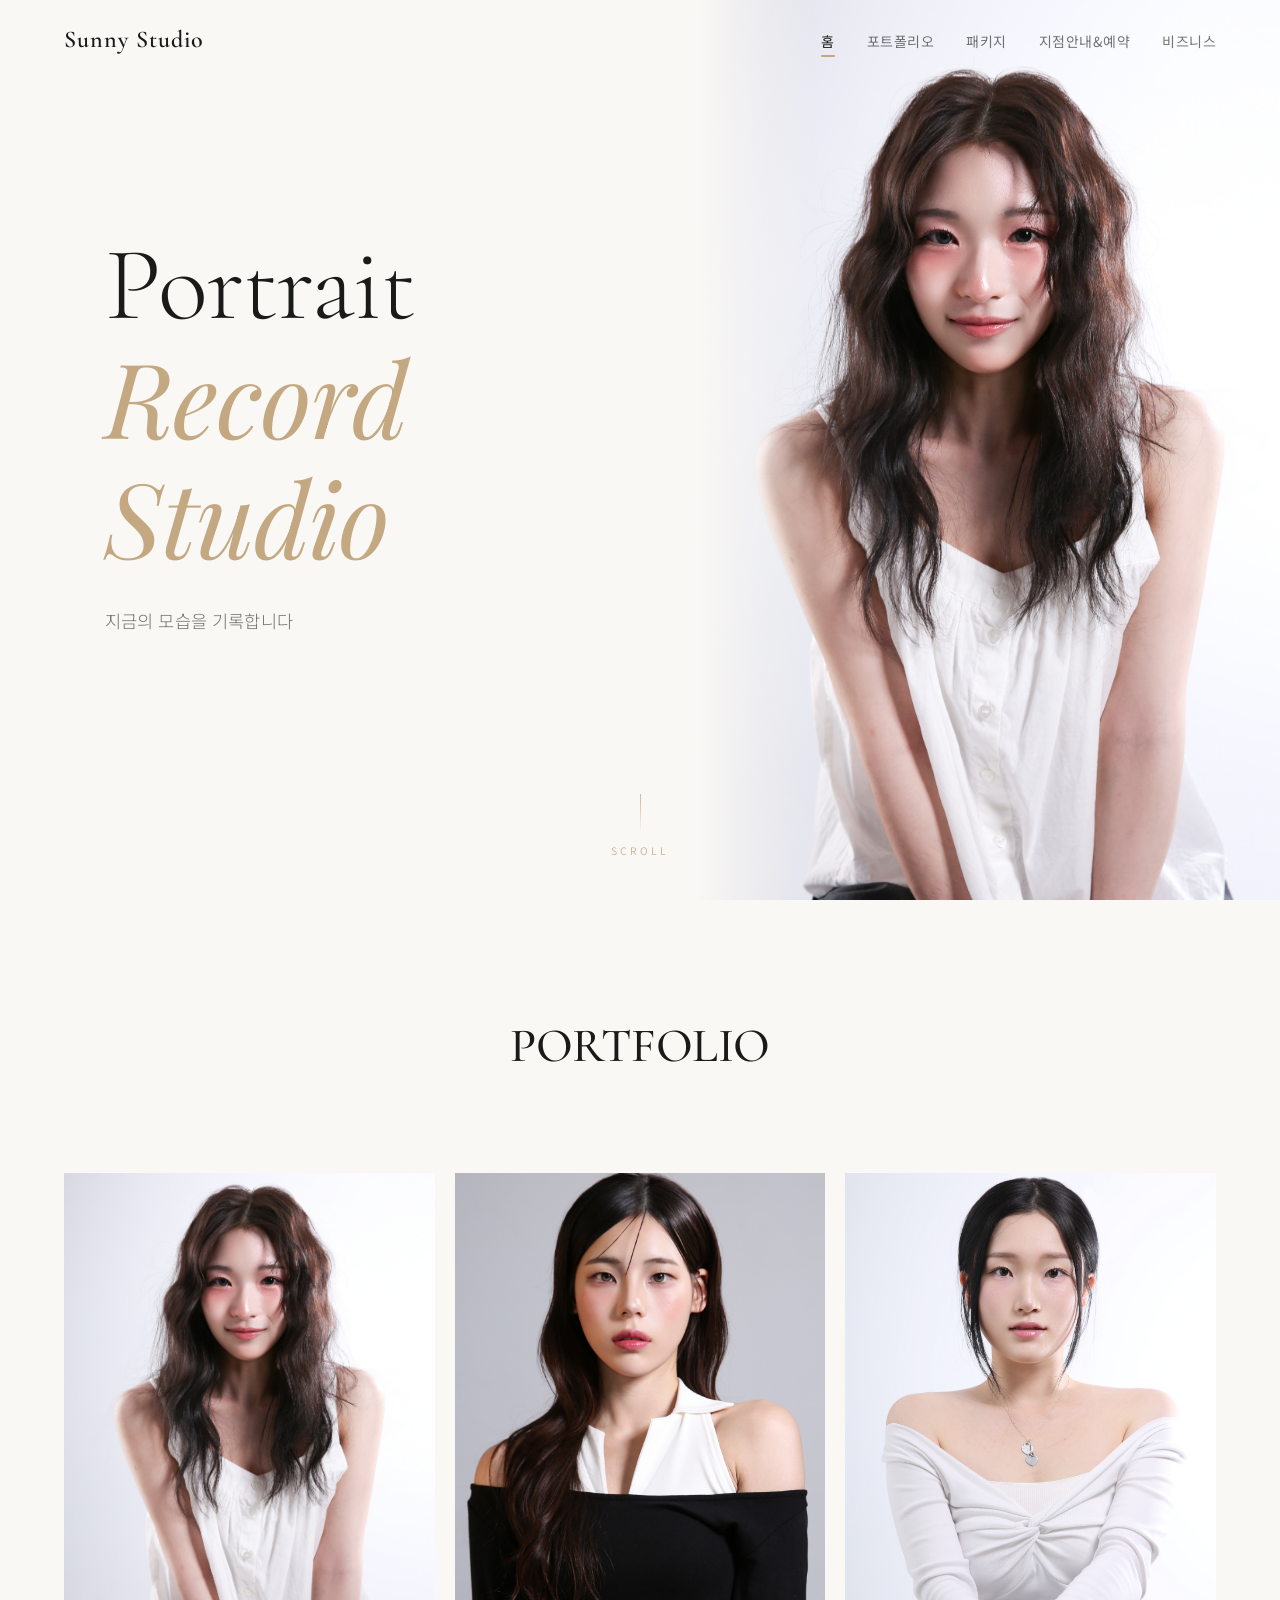
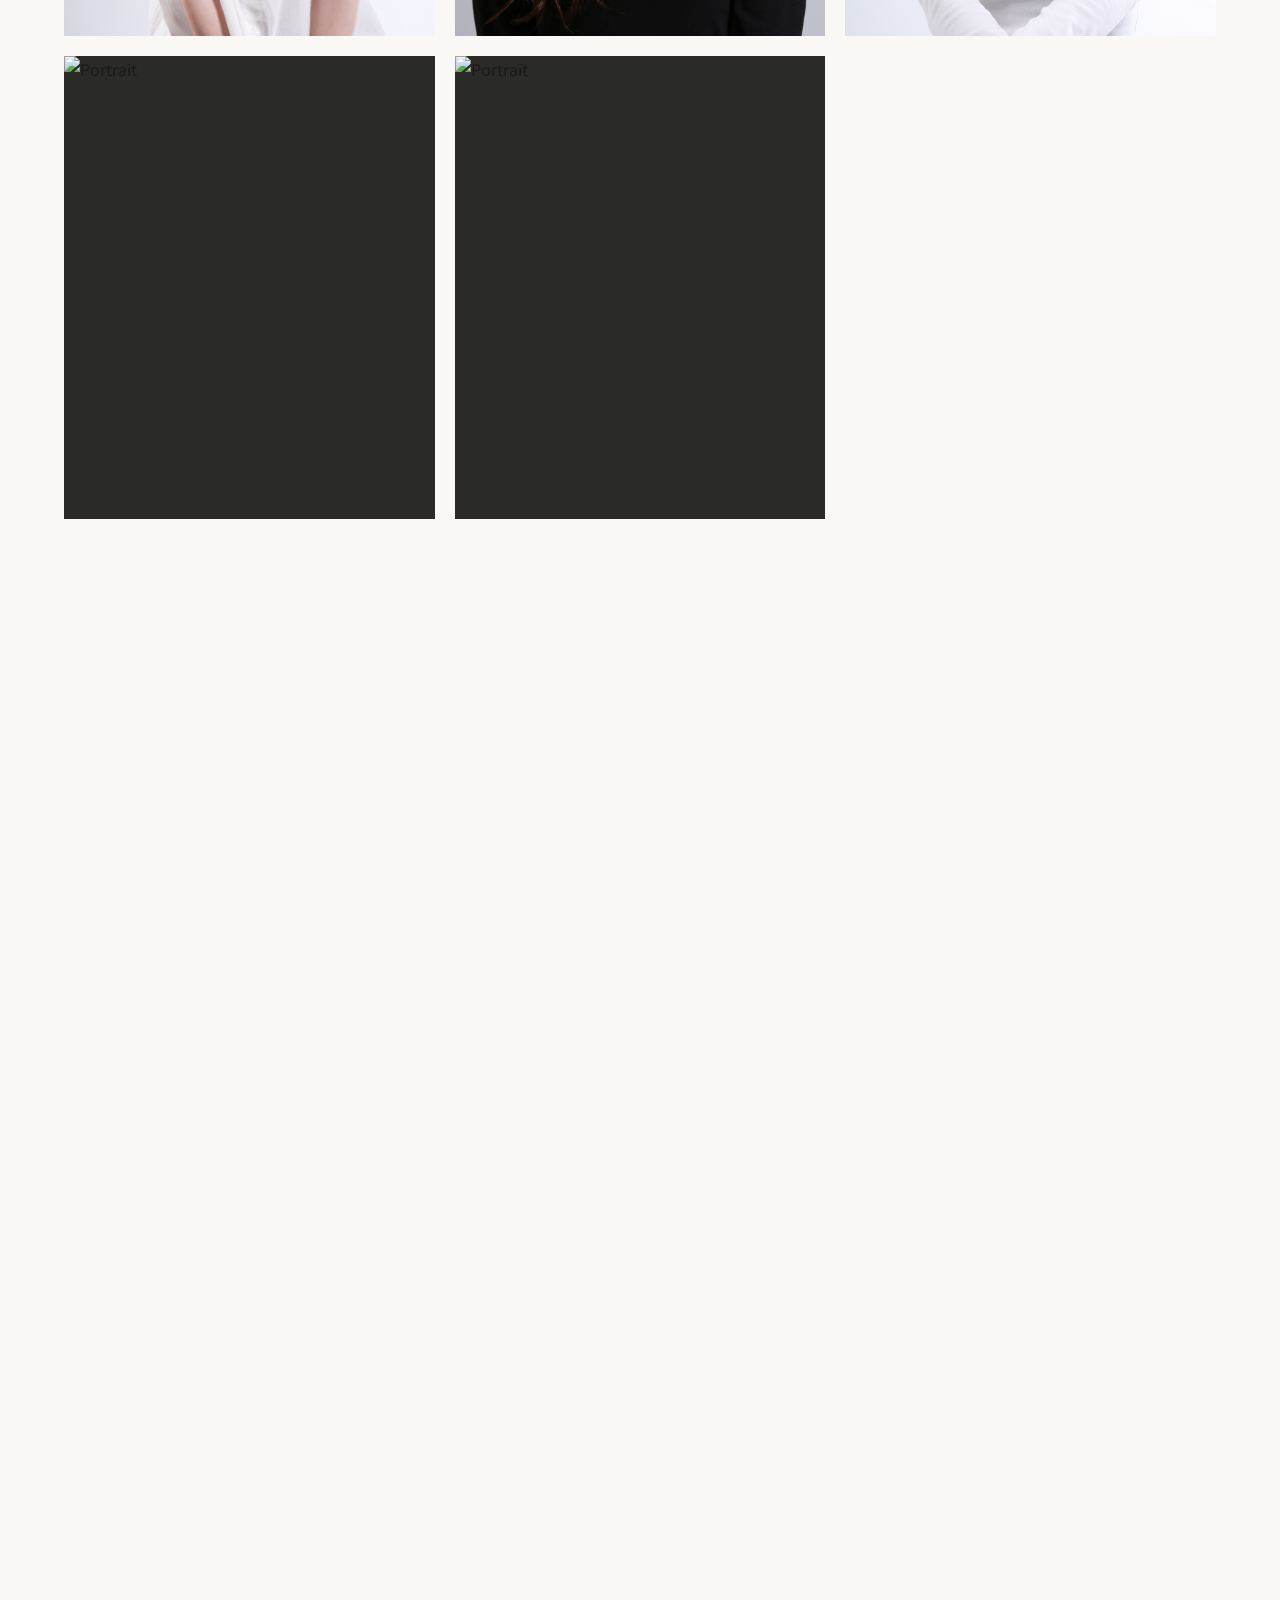
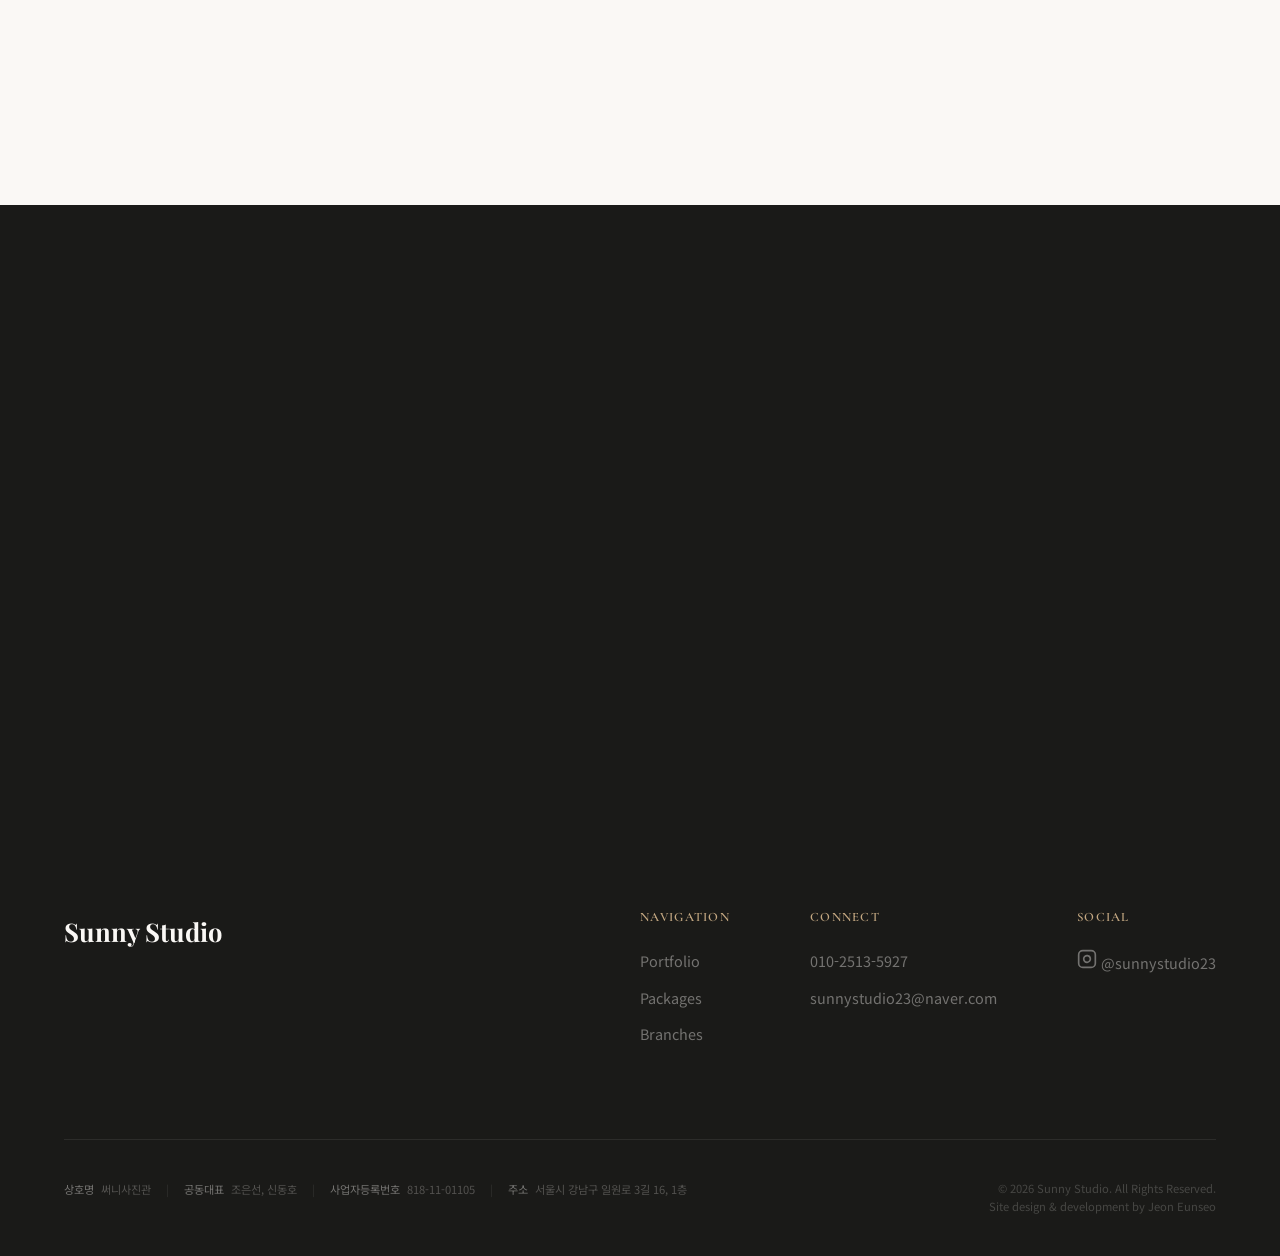
==== commit 717c3785: "Bust CSS cache to ensure pricing notice styling applies" ====
--- a/sunny-studio/index.html
+++ b/sunny-studio/index.html
@@ -12,7 +12,7 @@
         href="https://fonts.googleapis.com/css2?family=Cormorant+Garamond:ital,wght@0,300;0,400;0,500;0,600;0,700;1,300;1,400&family=Noto+Sans+KR:wght@300;400;500;600;700&family=Playfair+Display:ital,wght@0,400;0,500;0,600;0,700;1,400&display=swap"
         rel="stylesheet">
     <link rel="stylesheet" href="https://unpkg.com/aos@next/dist/aos.css" />
-    <link rel="stylesheet" href="style.css">
+    <link rel="stylesheet" href="style.css?v=2">
 </head>
 
 <body>
--- a/sunny-studio/style.css
+++ b/sunny-studio/style.css
@@ -885,6 +885,7 @@
     padding: 30px;
     background: var(--cream);
     border: 1px solid var(--cream-dark);
+    grid-column: 1 / -1;
 }
 
 .pricing-notice {
@@ -892,16 +893,18 @@
     color: var(--charcoal);
     letter-spacing: -0.01em;
     font-weight: 400;
+    white-space: nowrap;
+    word-break: keep-all;
 }
 
 @media (max-width: 576px) {
     .pricing-notice-container {
         margin-top: 50px;
-        padding: 20px;
+        padding: 20px 10px;
     }
 
     .pricing-notice {
-        font-size: 0.9rem;
+        font-size: 0.85rem;
     }
 }
 
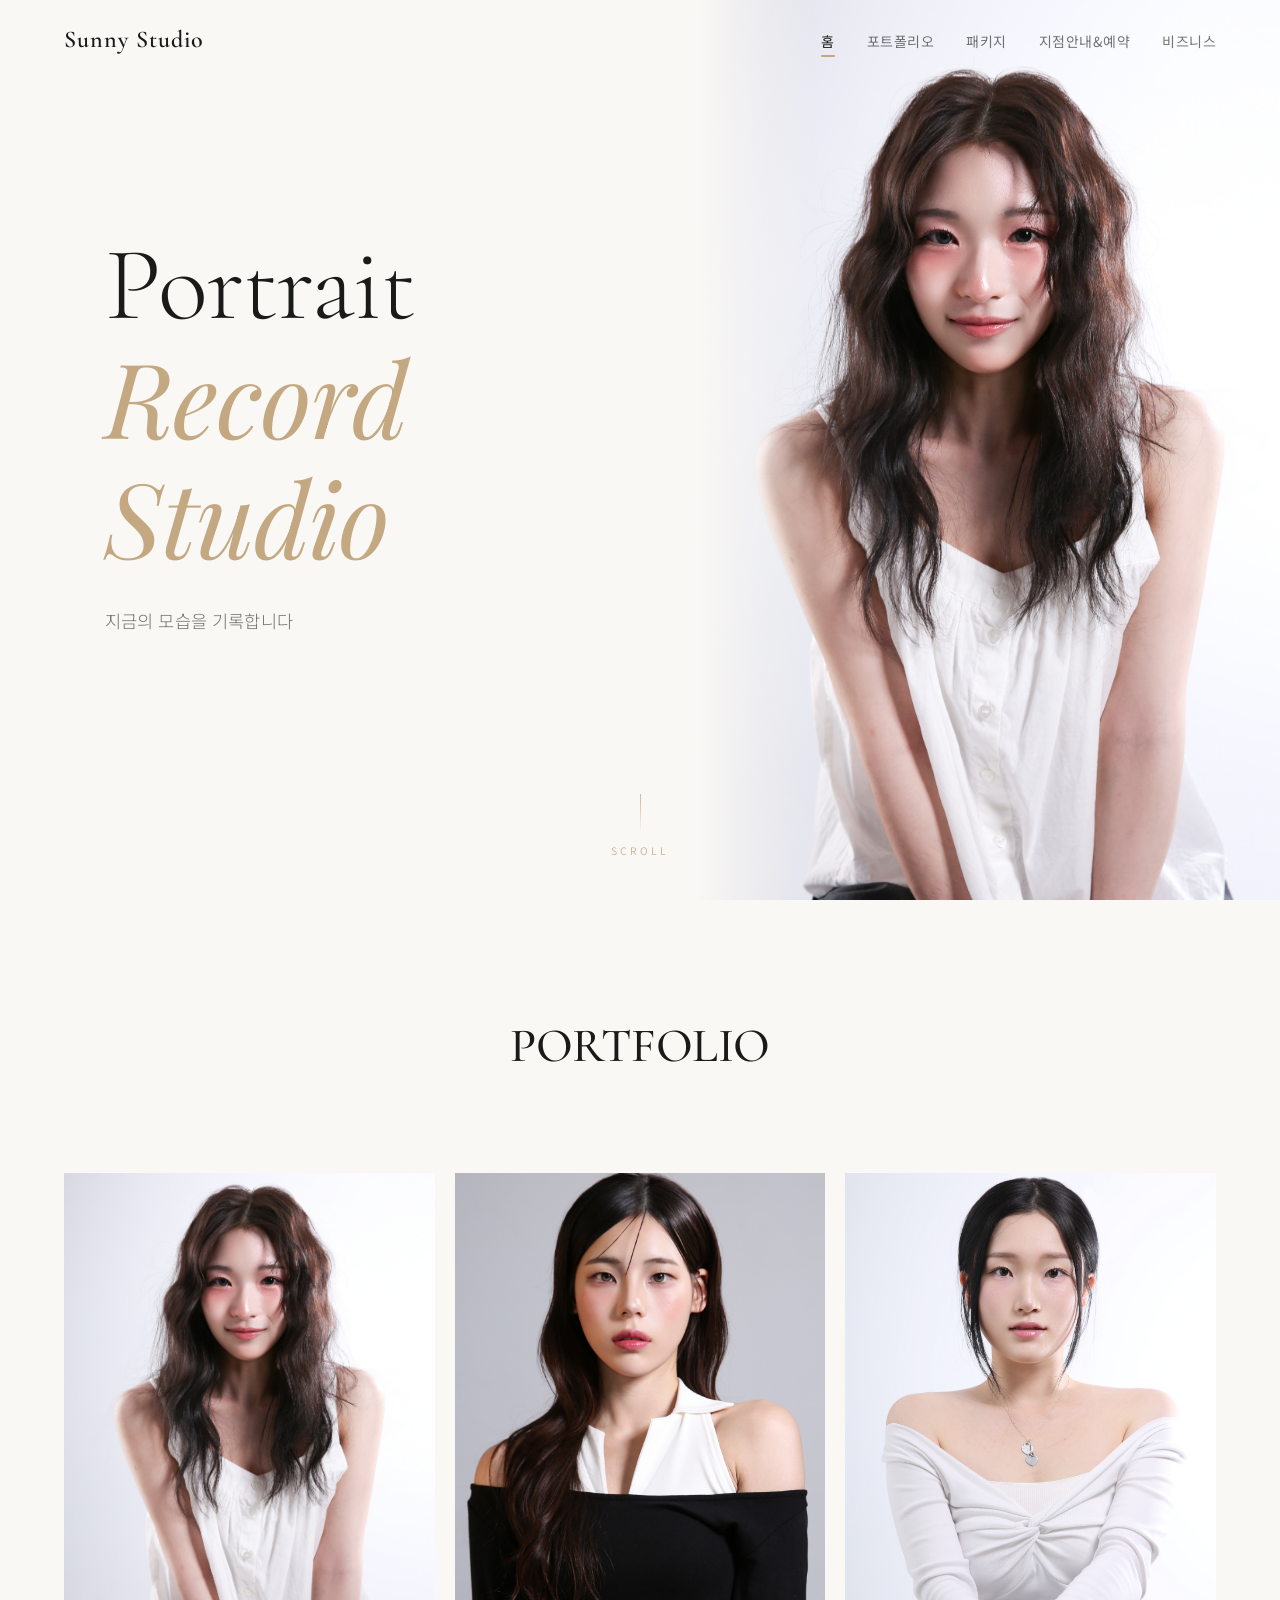
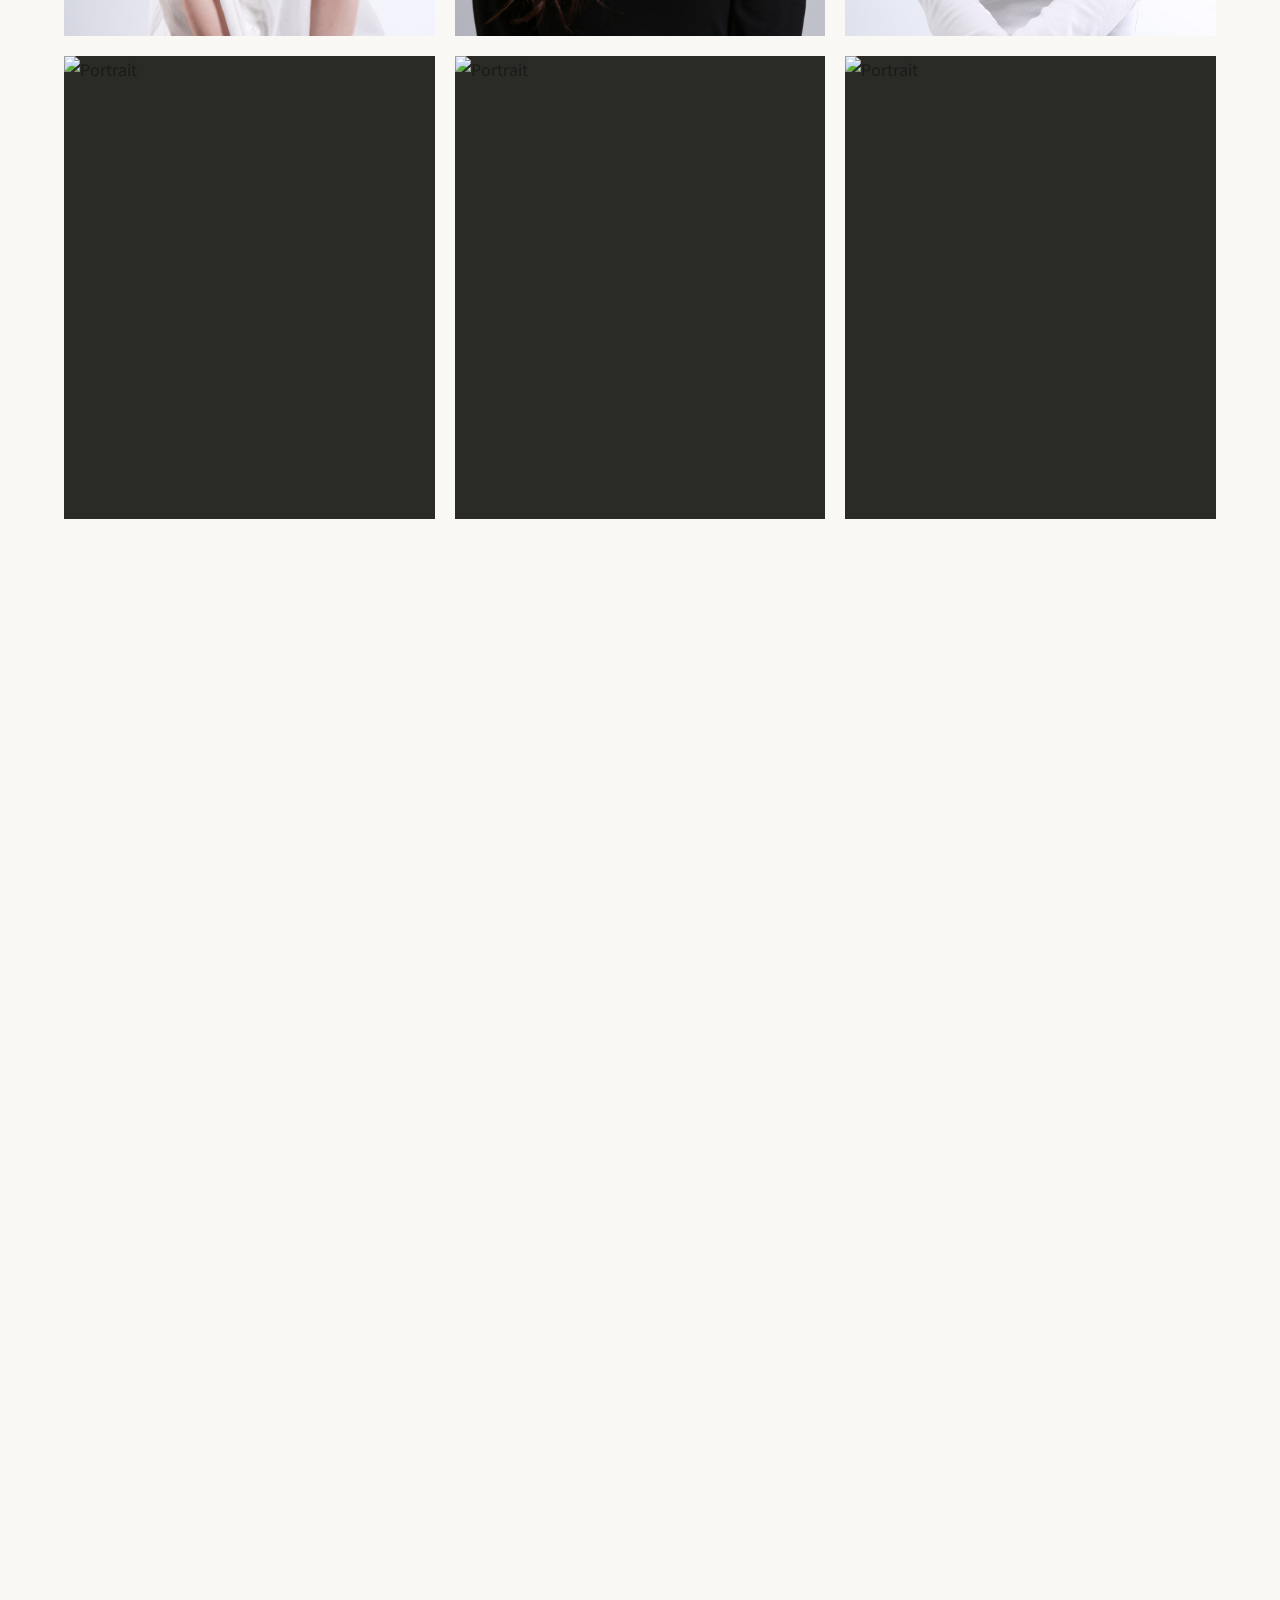
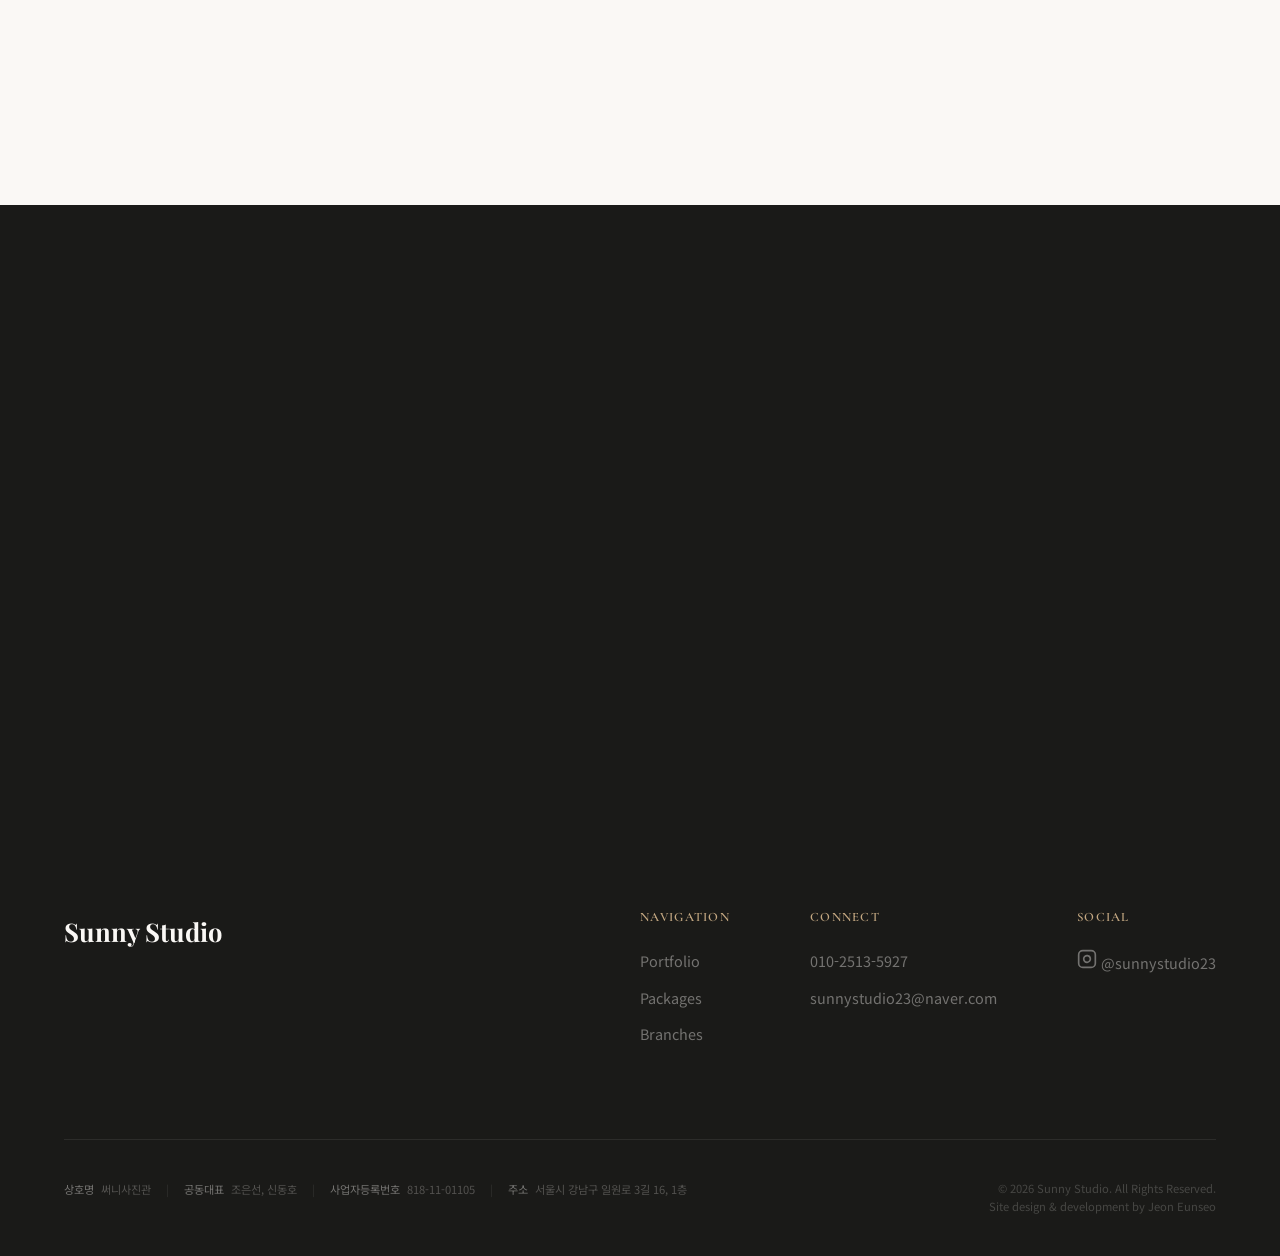
==== commit 8f5c3365: "Add IMG_8909.JPG to portfolio" ====
--- a/sunny-studio/index.html
+++ b/sunny-studio/index.html
@@ -91,6 +91,10 @@
                 <!-- Item 5 -->
                 <div class="portfolio-item" data-aos="reveal-up" data-aos-delay="400">
                     <img src="new/IMG_8691.JPG" alt="Portrait" loading="lazy">
+                </div>
+                <!-- Item 6 -->
+                <div class="portfolio-item" data-aos="reveal-up" data-aos-delay="500">
+                    <img src="new/IMG_8909.JPG" alt="Portrait" loading="lazy">
                 </div>
             </div>
         </div>
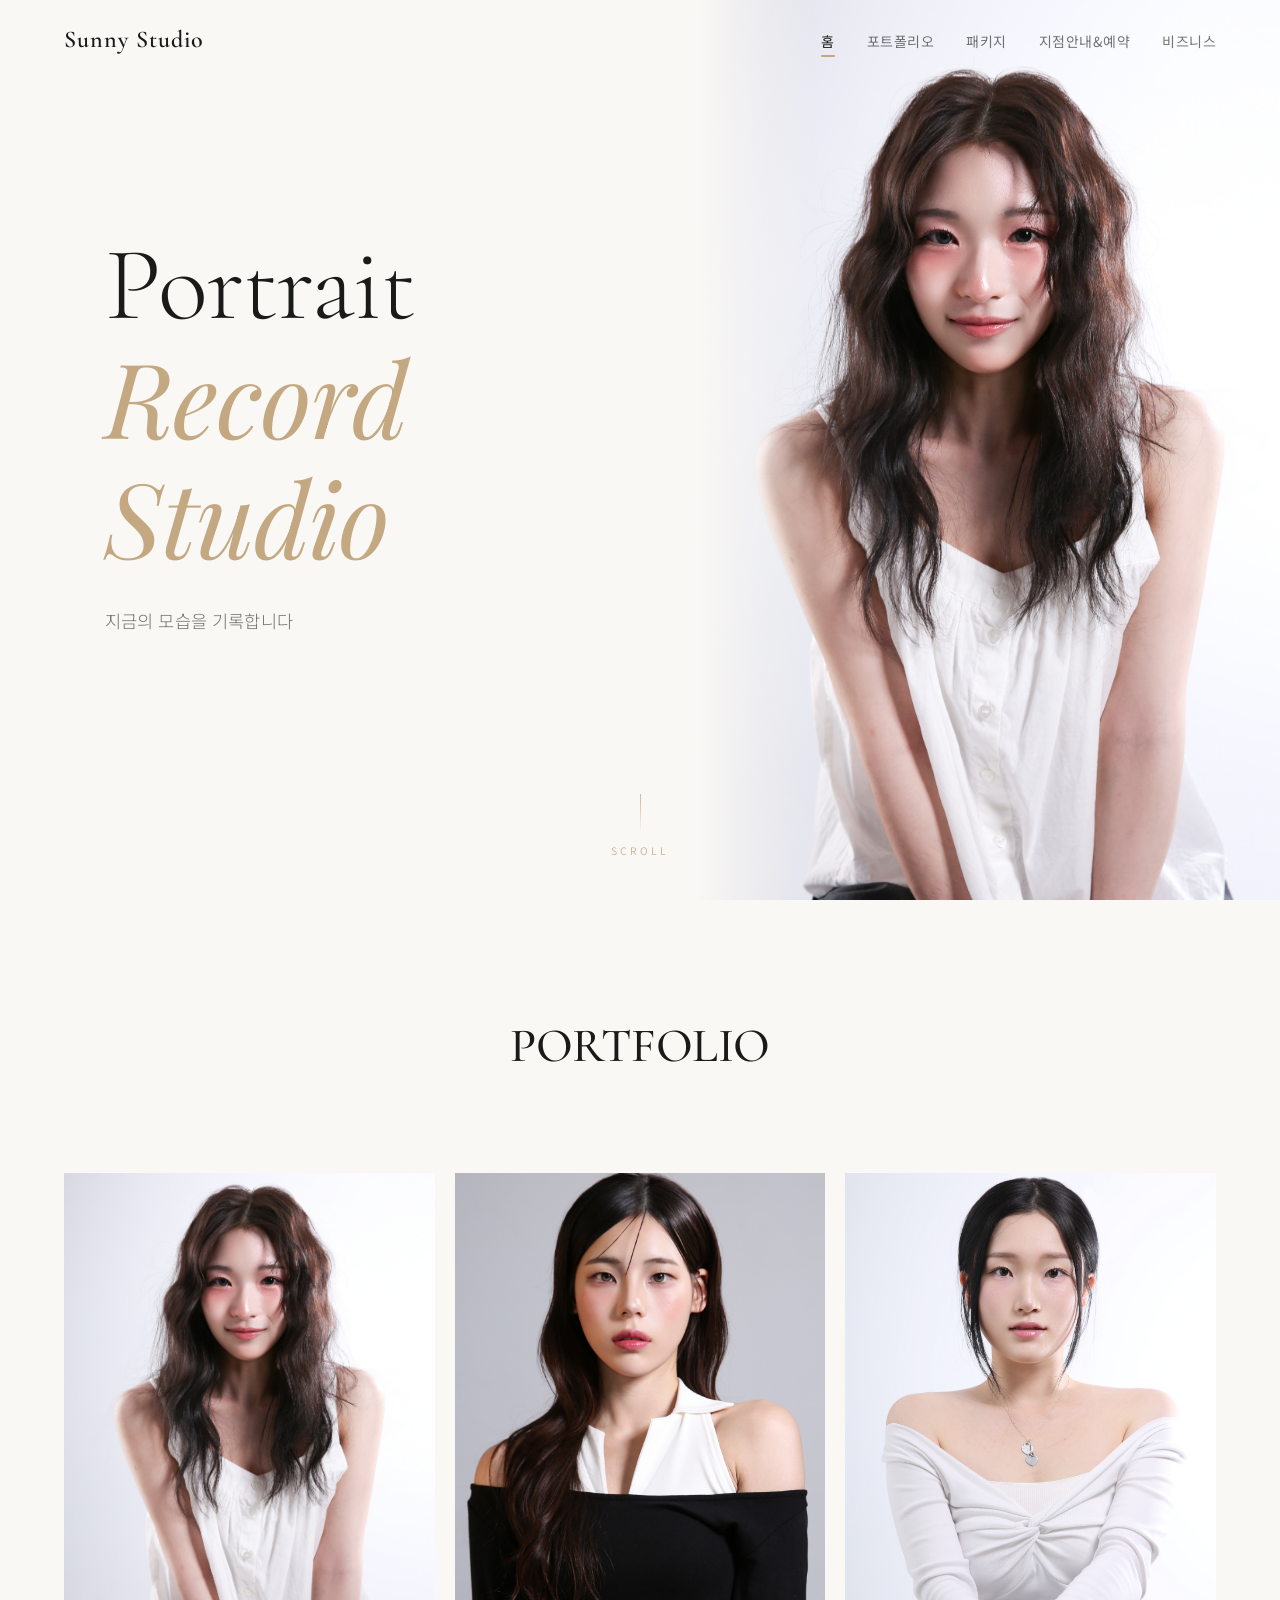
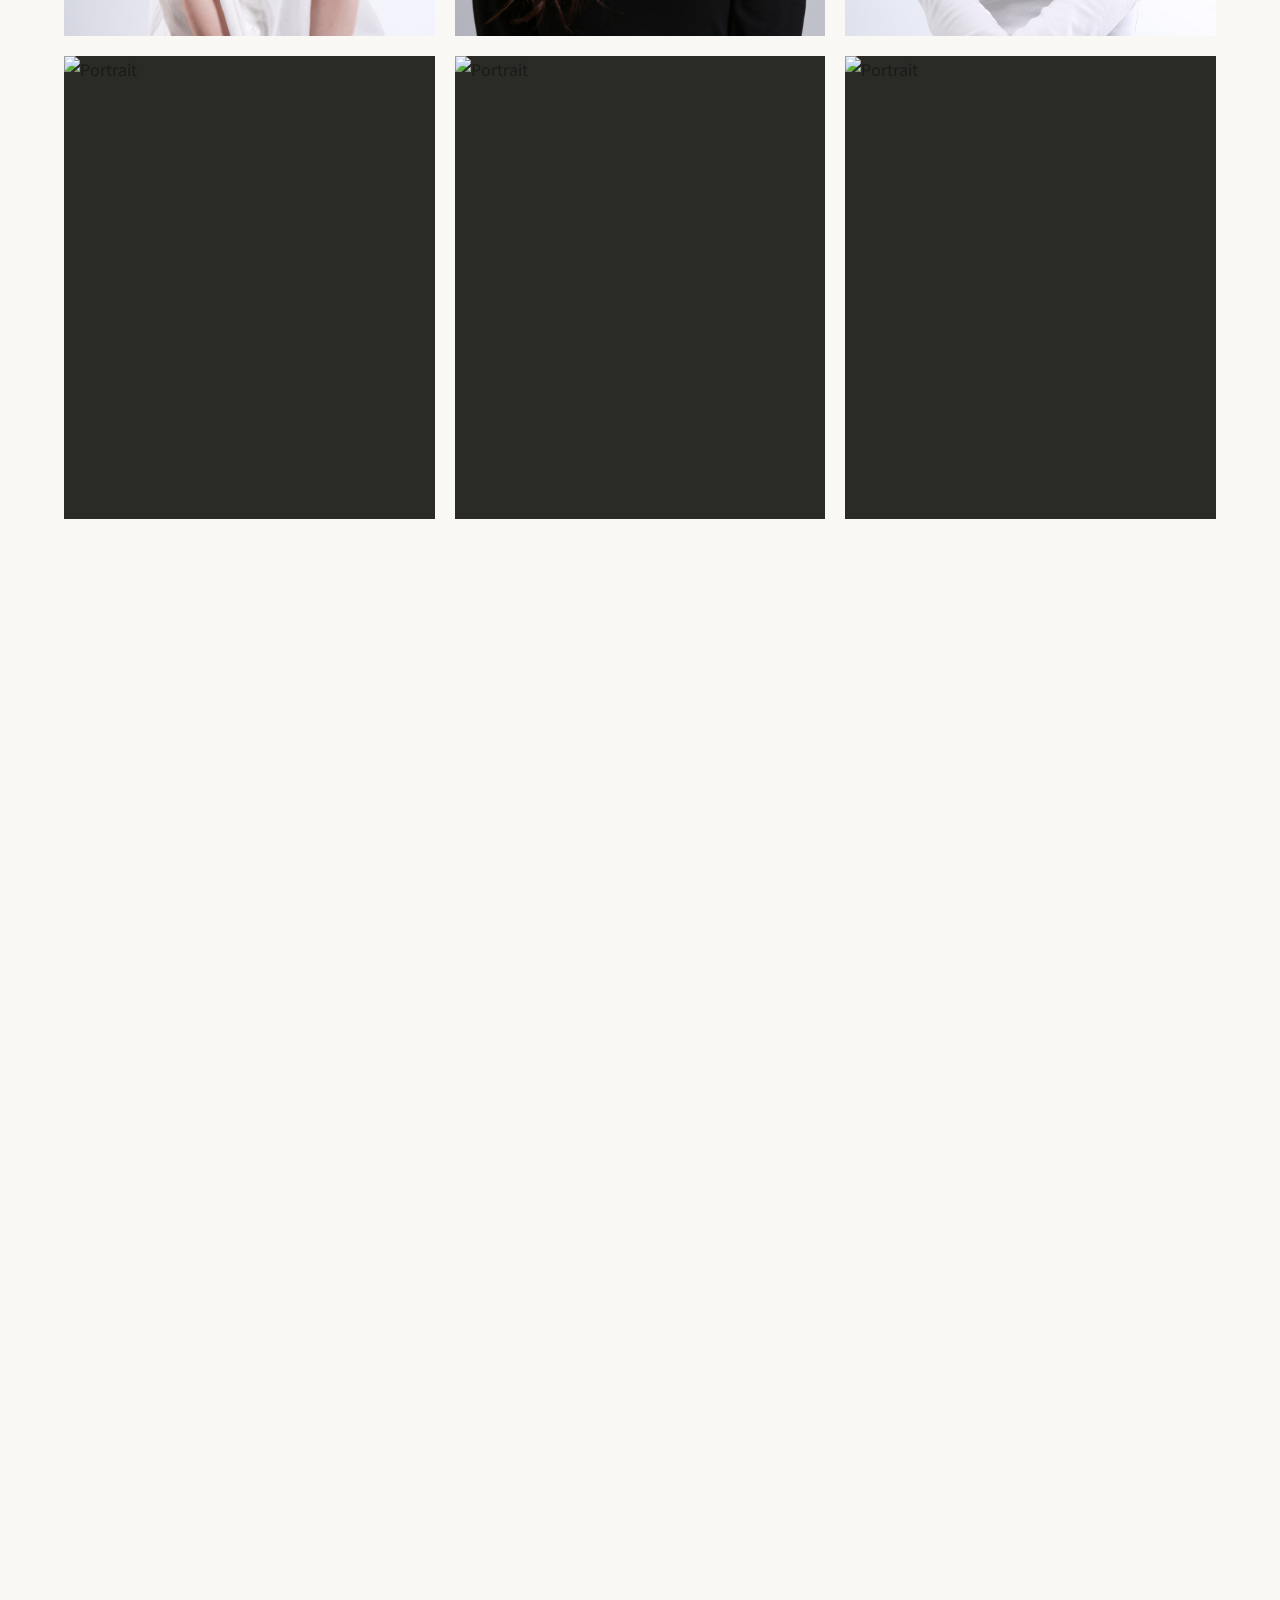
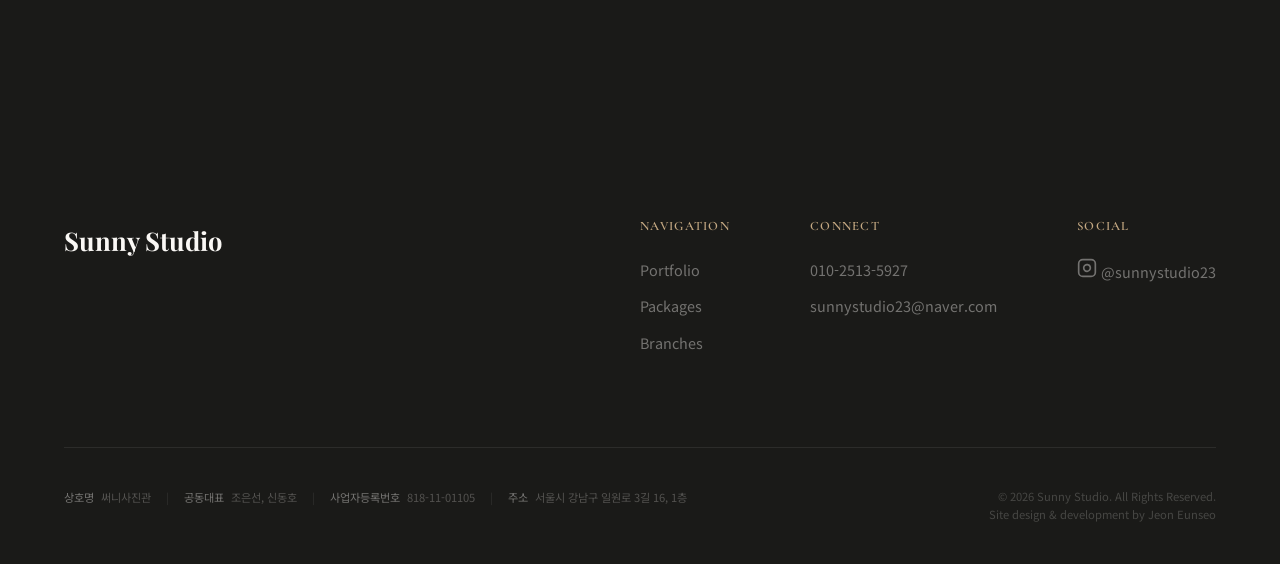
==== commit 86941c47: "Add ID photo package and more packages accordion" ====
--- a/sunny-studio/index.html
+++ b/sunny-studio/index.html
@@ -114,7 +114,7 @@
                     <div class="pricing-visual">
                         <div class="pricing-carousel">
                             <div class="carousel-track">
-                                <div class="carousel-slide active"><img src="photos/IMG_7103.JPG" alt="증명사진"
+                                <div class="carousel-slide active"><img src="new/IMG_8958.JPG" alt="증명사진"
                                         loading="lazy" style="object-position: center 30%;"></div>
                             </div>
                         </div>
@@ -134,7 +134,7 @@
                     <div class="pricing-visual">
                         <div class="pricing-carousel">
                             <div class="carousel-track">
-                                <div class="carousel-slide active"><img src="photos/IMG_8171.JPG" alt="프로필사진 1"
+                                <div class="carousel-slide active"><img src="new/IMG_8346.JPG" alt="프로필사진 1"
                                         loading="lazy" style="object-position: center 30%;"></div>
                             </div>
                         </div>
@@ -169,9 +169,46 @@
                         </div>
                     </div>
                 </div>
+                <!-- Package 4 -->
+                <div class="pricing-card" data-aos="reveal-up" data-aos-delay="300">
+                    <div class="pricing-visual">
+                        <div class="pricing-carousel">
+                            <div class="carousel-track">
+                                <div class="carousel-slide active"><img src="photos/id_photo.jpg" alt="사원증 사진"
+                                        loading="lazy"></div>
+                            </div>
+                        </div>
+                        <div class="pricing-overlay"></div>
+                        <span class="pricing-num">04</span>
+                    </div>
+                    <div class="pricing-info">
+                        <h3>사원증 사진</h3>
+                        <p class="pricing-desc">단정하고 신뢰감 있는 기업 맞춤형 사원증 프로필입니다.</p>
+                        <div class="pricing-footer">
+                            <a href="#branches" class="price-btn">예약하기</a>
+                        </div>
+                    </div>
+                </div>
                 <div class="pricing-notice-container" data-aos="reveal-up">
                     <p class="pricing-notice">자세한 가격은 예약 페이지에서 확인 가능합니다.</p>
                 </div>
+            </div>
+
+            <!-- More Packages (Accordion) -->
+            <div class="more-packages-container" data-aos="reveal-up">
+                <h3 class="more-packages-title">MORE PACKAGES</h3>
+                <details class="more-package-details">
+                    <summary>제품사진</summary>
+                    <div class="more-package-content">
+                        <p>브랜드와 제품의 매력을 돋보이게 하는 감각적인 제품 사진을 촬영합니다. 촬영 컨셉과 수량에 따라 맞춤 견적으로 진행됩니다.</p>
+                    </div>
+                </details>
+                <details class="more-package-details">
+                    <summary>출장/스냅</summary>
+                    <div class="more-package-content">
+                        <p>기업 행사, 세미나, 사내 이벤트 등 다양한 현장의 생생한 순간을 전문적으로 기록해 드립니다.</p>
+                    </div>
+                </details>
             </div>
     </section>
 
--- a/sunny-studio/style.css
+++ b/sunny-studio/style.css
@@ -676,7 +676,7 @@
 
 .pricing-editorial-grid {
     display: grid;
-    grid-template-columns: repeat(3, 1fr);
+    grid-template-columns: repeat(2, 1fr);
     gap: 40px;
     margin-top: 50px;
 }
@@ -906,6 +906,80 @@
     .pricing-notice {
         font-size: 0.85rem;
     }
+}
+
+@media (max-width: 768px) {
+    .full-price-list {
+        padding: 40px 25px;
+    }
+}
+
+/* --- More Packages Accordion --- */
+.more-packages-container {
+    margin-top: 80px;
+    max-width: 800px;
+    margin-left: auto;
+    margin-right: auto;
+    width: 100%;
+}
+
+.more-packages-title {
+    font-family: 'Playfair Display', 'Noto Sans KR', sans-serif;
+    text-align: center;
+    font-size: 1.5rem;
+    margin-bottom: 40px;
+    letter-spacing: 2px;
+    color: var(--charcoal);
+}
+
+.more-package-details {
+    border-bottom: 1px solid var(--cream-dark);
+    margin-bottom: 10px;
+}
+
+.more-package-details summary {
+    padding: 20px 0;
+    font-size: 1.1rem;
+    font-weight: 500;
+    cursor: pointer;
+    list-style: none;
+    position: relative;
+    display: flex;
+    justify-content: space-between;
+    align-items: center;
+    outline: none;
+    font-family: 'Noto Sans KR', sans-serif;
+    color: var(--charcoal);
+    transition: color 0.3s ease;
+}
+
+.more-package-details summary::-webkit-details-marker {
+    display: none;
+}
+
+.more-package-details summary::after {
+    content: '+';
+    font-size: 1.5rem;
+    font-weight: 300;
+    transition: transform 0.3s;
+}
+
+.more-package-details[open] summary {
+    color: var(--gold);
+}
+
+.more-package-details[open] summary::after {
+    transform: rotate(45deg);
+    color: var(--gold);
+}
+
+.more-package-content {
+    padding-bottom: 25px;
+    color: var(--charcoal);
+    opacity: 0.7;
+    line-height: 1.6;
+    font-size: 0.95rem;
+    font-family: 'Noto Sans KR', sans-serif;
 }
 
 @media (max-width: 768px) {
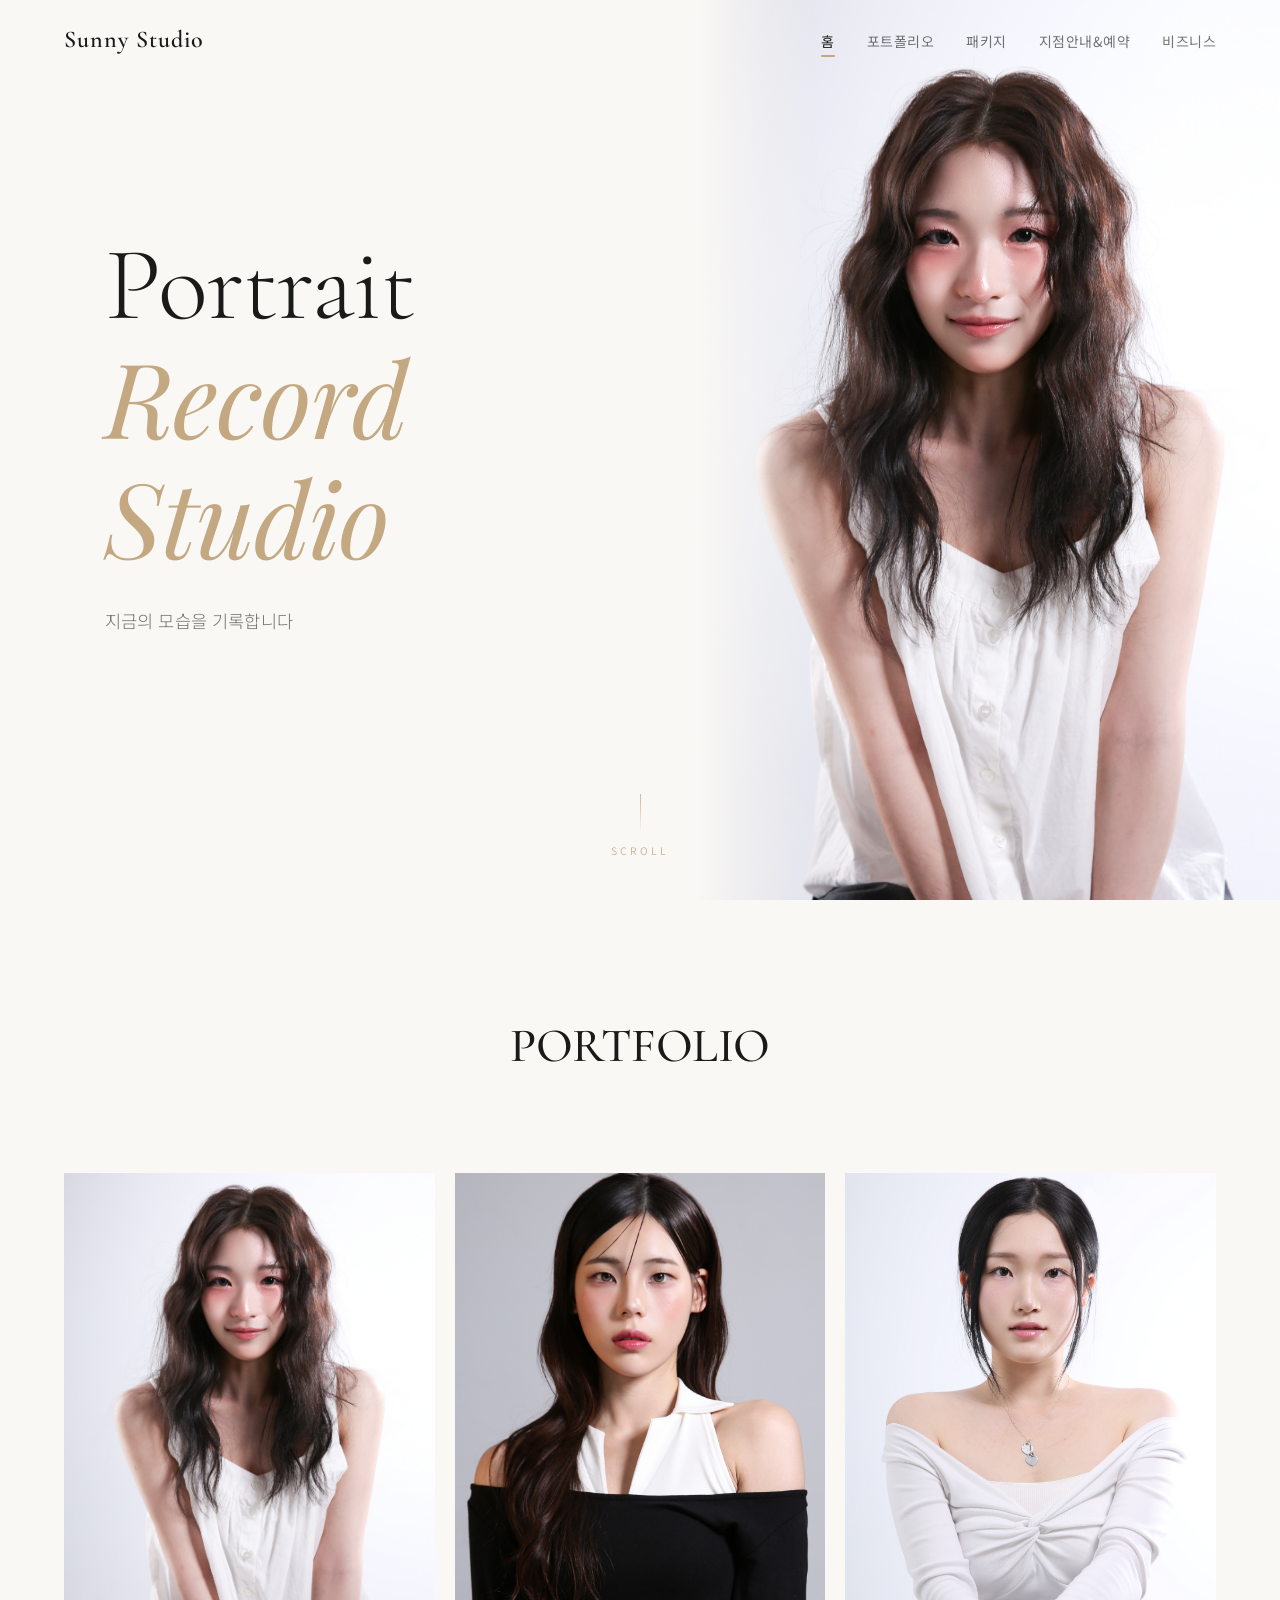
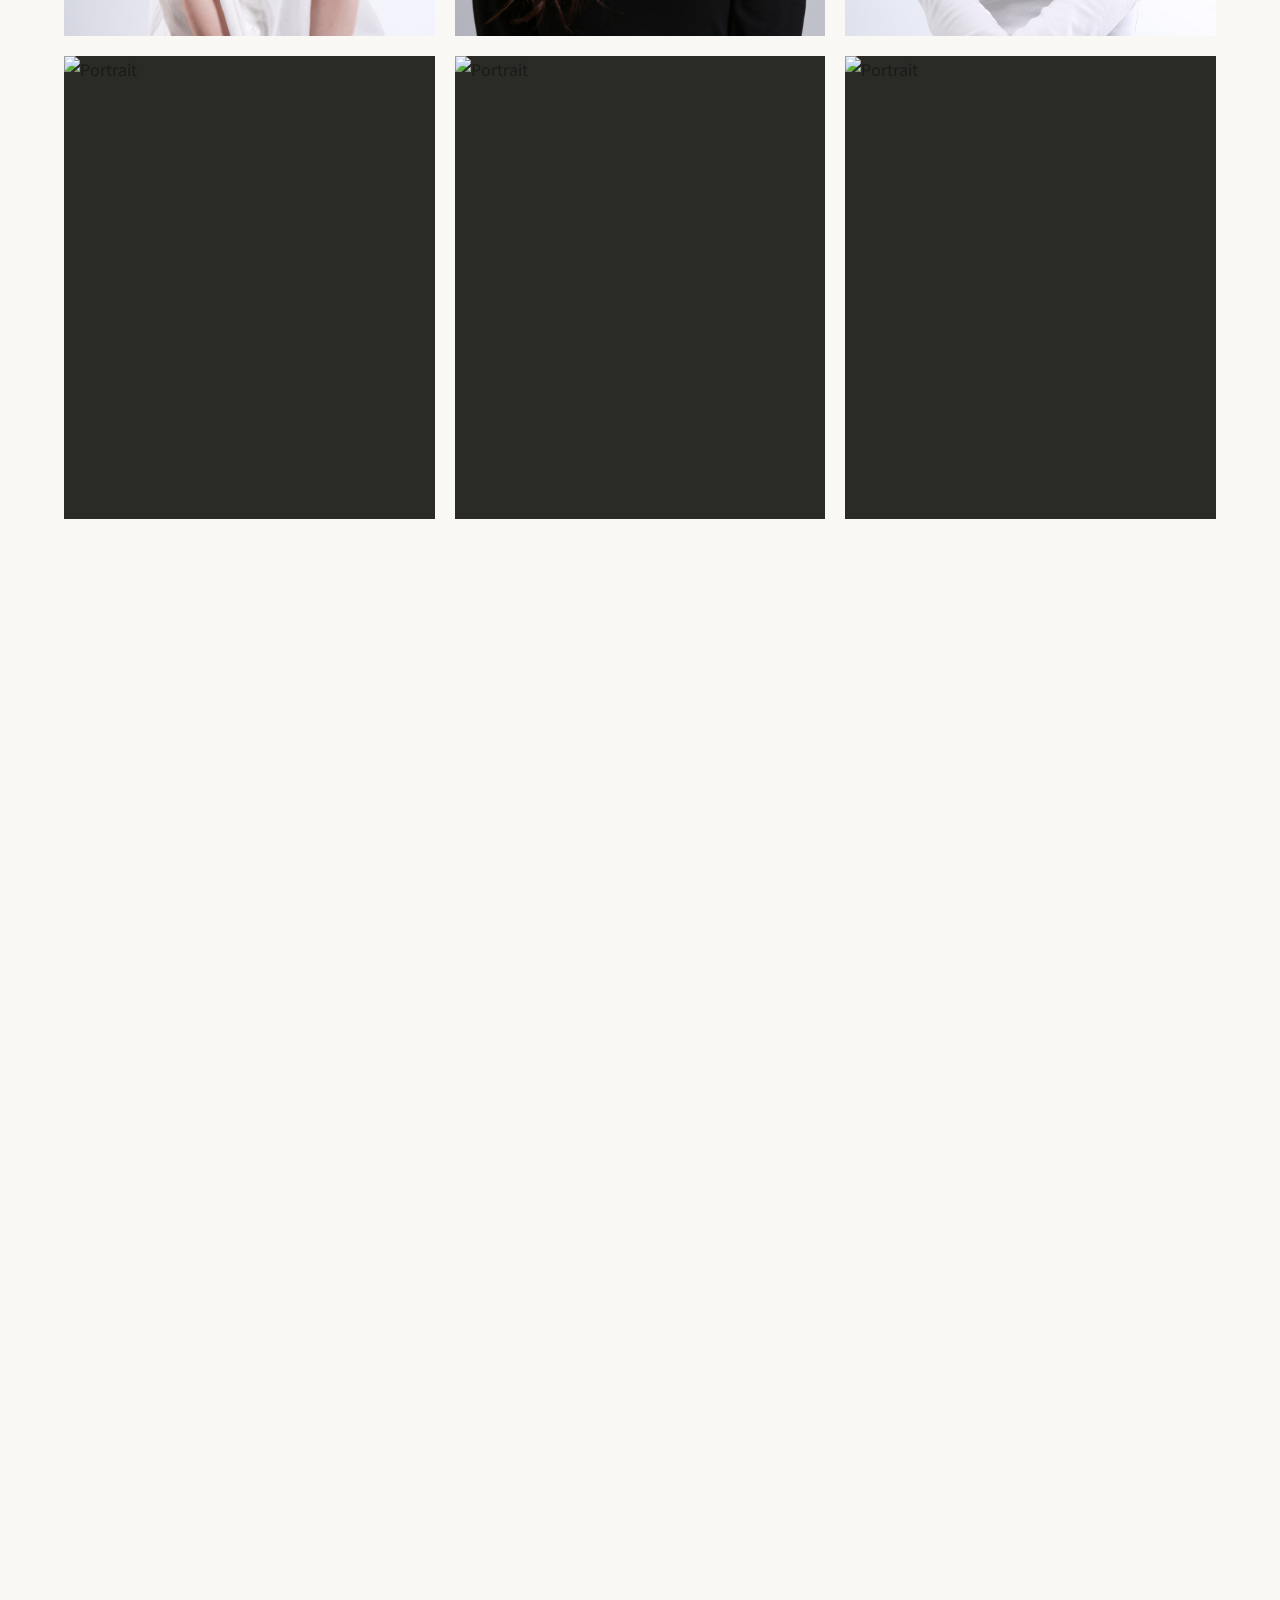
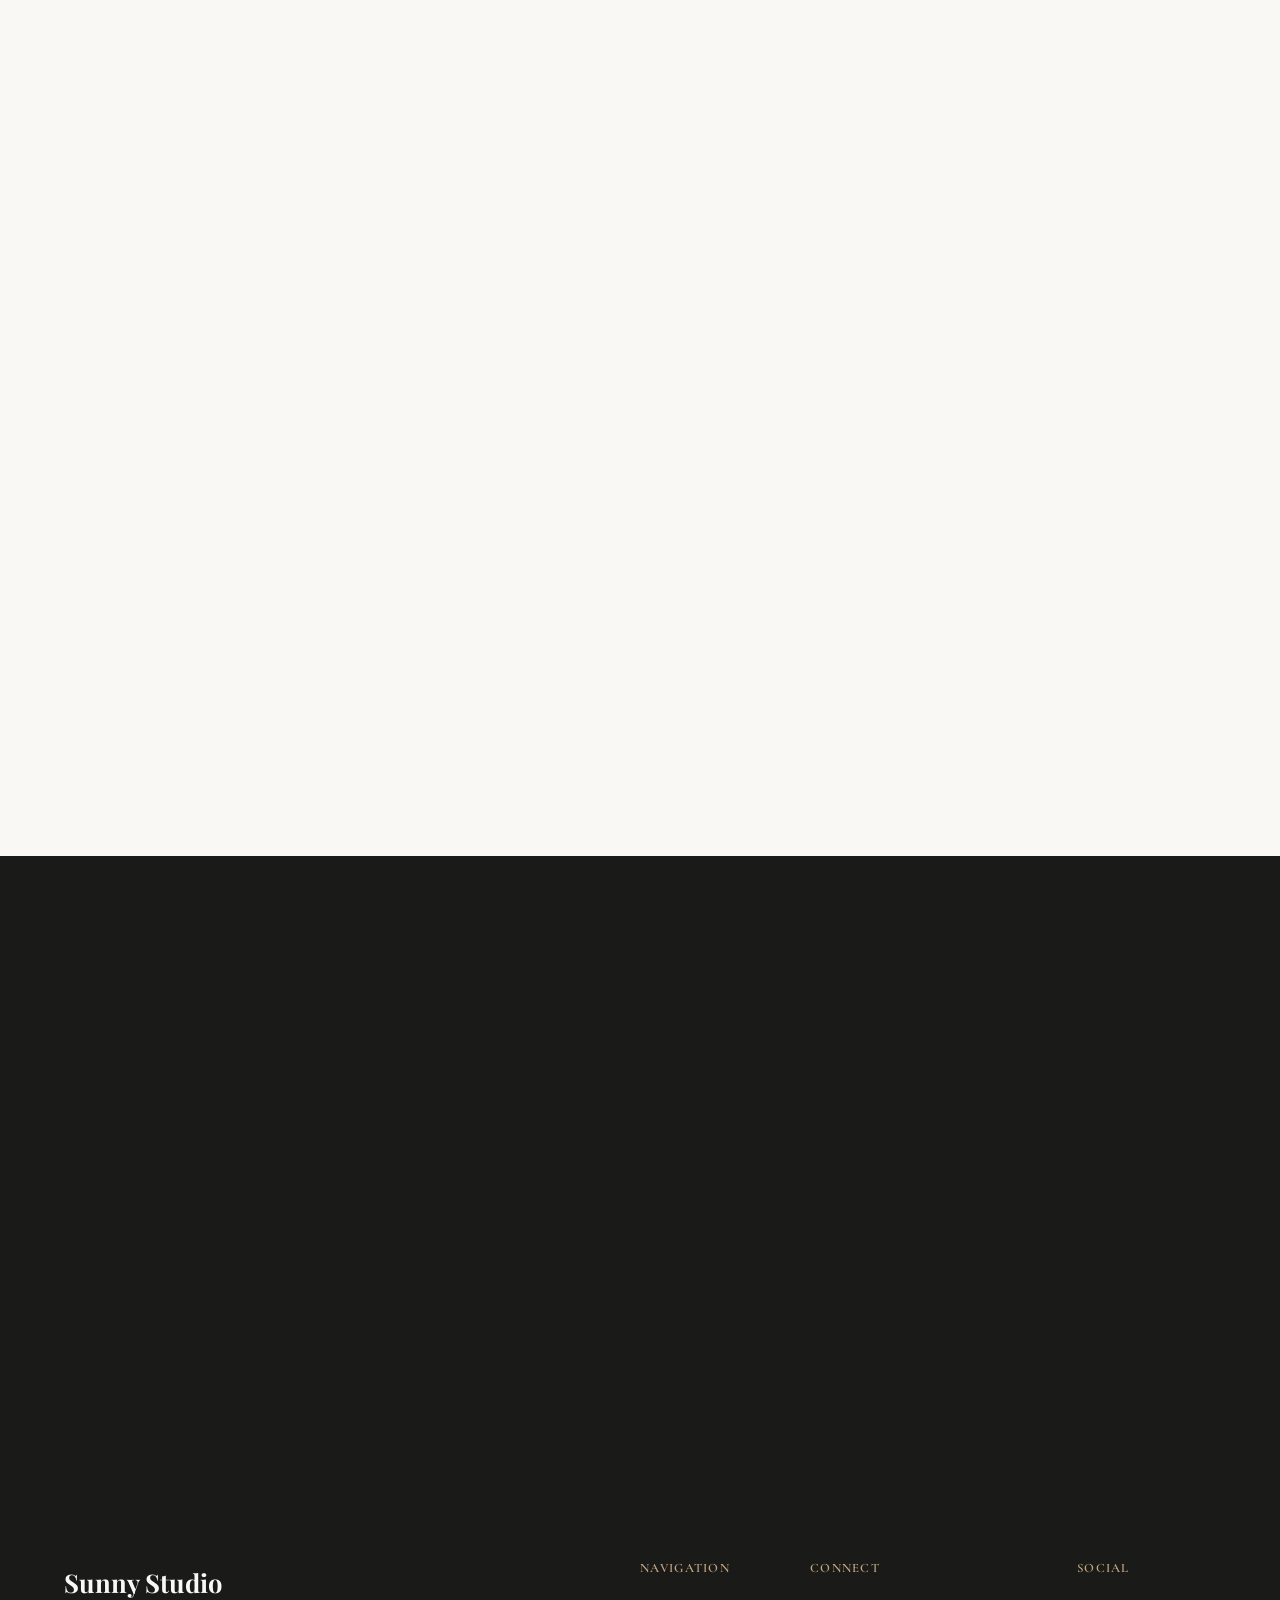
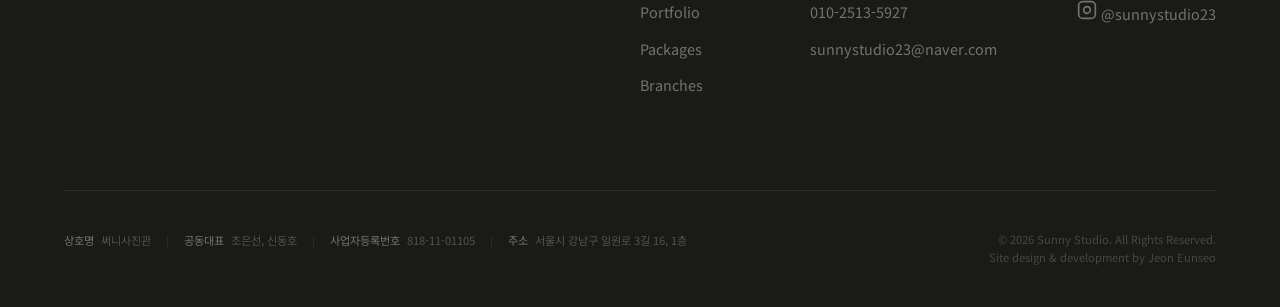
==== commit 2bc04e4c: "Refactor MORE PACKAGES to be a single accordion and move pricing notice below it" ====
--- a/sunny-studio/index.html
+++ b/sunny-studio/index.html
@@ -189,26 +189,27 @@
                         </div>
                     </div>
                 </div>
-                <div class="pricing-notice-container" data-aos="reveal-up">
-                    <p class="pricing-notice">자세한 가격은 예약 페이지에서 확인 가능합니다.</p>
-                </div>
             </div>
 
             <!-- More Packages (Accordion) -->
-            <div class="more-packages-container" data-aos="reveal-up">
-                <h3 class="more-packages-title">MORE PACKAGES</h3>
-                <details class="more-package-details">
-                    <summary>제품사진</summary>
-                    <div class="more-package-content">
-                        <p>브랜드와 제품의 매력을 돋보이게 하는 감각적인 제품 사진을 촬영합니다. 촬영 컨셉과 수량에 따라 맞춤 견적으로 진행됩니다.</p>
+            <div class="more-packages-container" data-aos="reveal-up" style="margin-top: 60px;">
+                <details class="more-package-details" style="border-top: 1px solid var(--cream-dark);">
+                    <summary style="font-family: 'Playfair Display', 'Noto Sans KR', sans-serif; font-size: 1.3rem; justify-content: center; gap: 15px; letter-spacing: 2px;">MORE PACKAGES</summary>
+                    <div class="more-package-content" style="padding: 30px 20px; background: rgba(255,255,255,0.4); text-align: center;">
+                        <div style="margin-bottom: 30px;">
+                            <h4 style="font-size: 1.1rem; font-weight: 600; margin-bottom: 10px; color: var(--charcoal);">제품사진</h4>
+                            <p style="margin: 0; opacity: 0.8;">브랜드와 제품의 매력을 돋보이게 하는 감각적인 제품 사진을 촬영합니다.<br>촬영 컨셉과 수량에 따라 맞춤 견적으로 진행됩니다.</p>
+                        </div>
+                        <div>
+                            <h4 style="font-size: 1.1rem; font-weight: 600; margin-bottom: 10px; color: var(--charcoal);">출장/스냅</h4>
+                            <p style="margin: 0; opacity: 0.8;">기업 행사, 세미나, 사내 이벤트 등 다양한 현장의 생생한 순간을 전문적으로 기록해 드립니다.</p>
+                        </div>
                     </div>
                 </details>
-                <details class="more-package-details">
-                    <summary>출장/스냅</summary>
-                    <div class="more-package-content">
-                        <p>기업 행사, 세미나, 사내 이벤트 등 다양한 현장의 생생한 순간을 전문적으로 기록해 드립니다.</p>
-                    </div>
-                </details>
+            </div>
+
+            <div class="pricing-notice-container" data-aos="reveal-up" style="margin-top: 50px;">
+                <p class="pricing-notice">자세한 가격은 예약 페이지에서 확인 가능합니다.</p>
             </div>
     </section>
 
